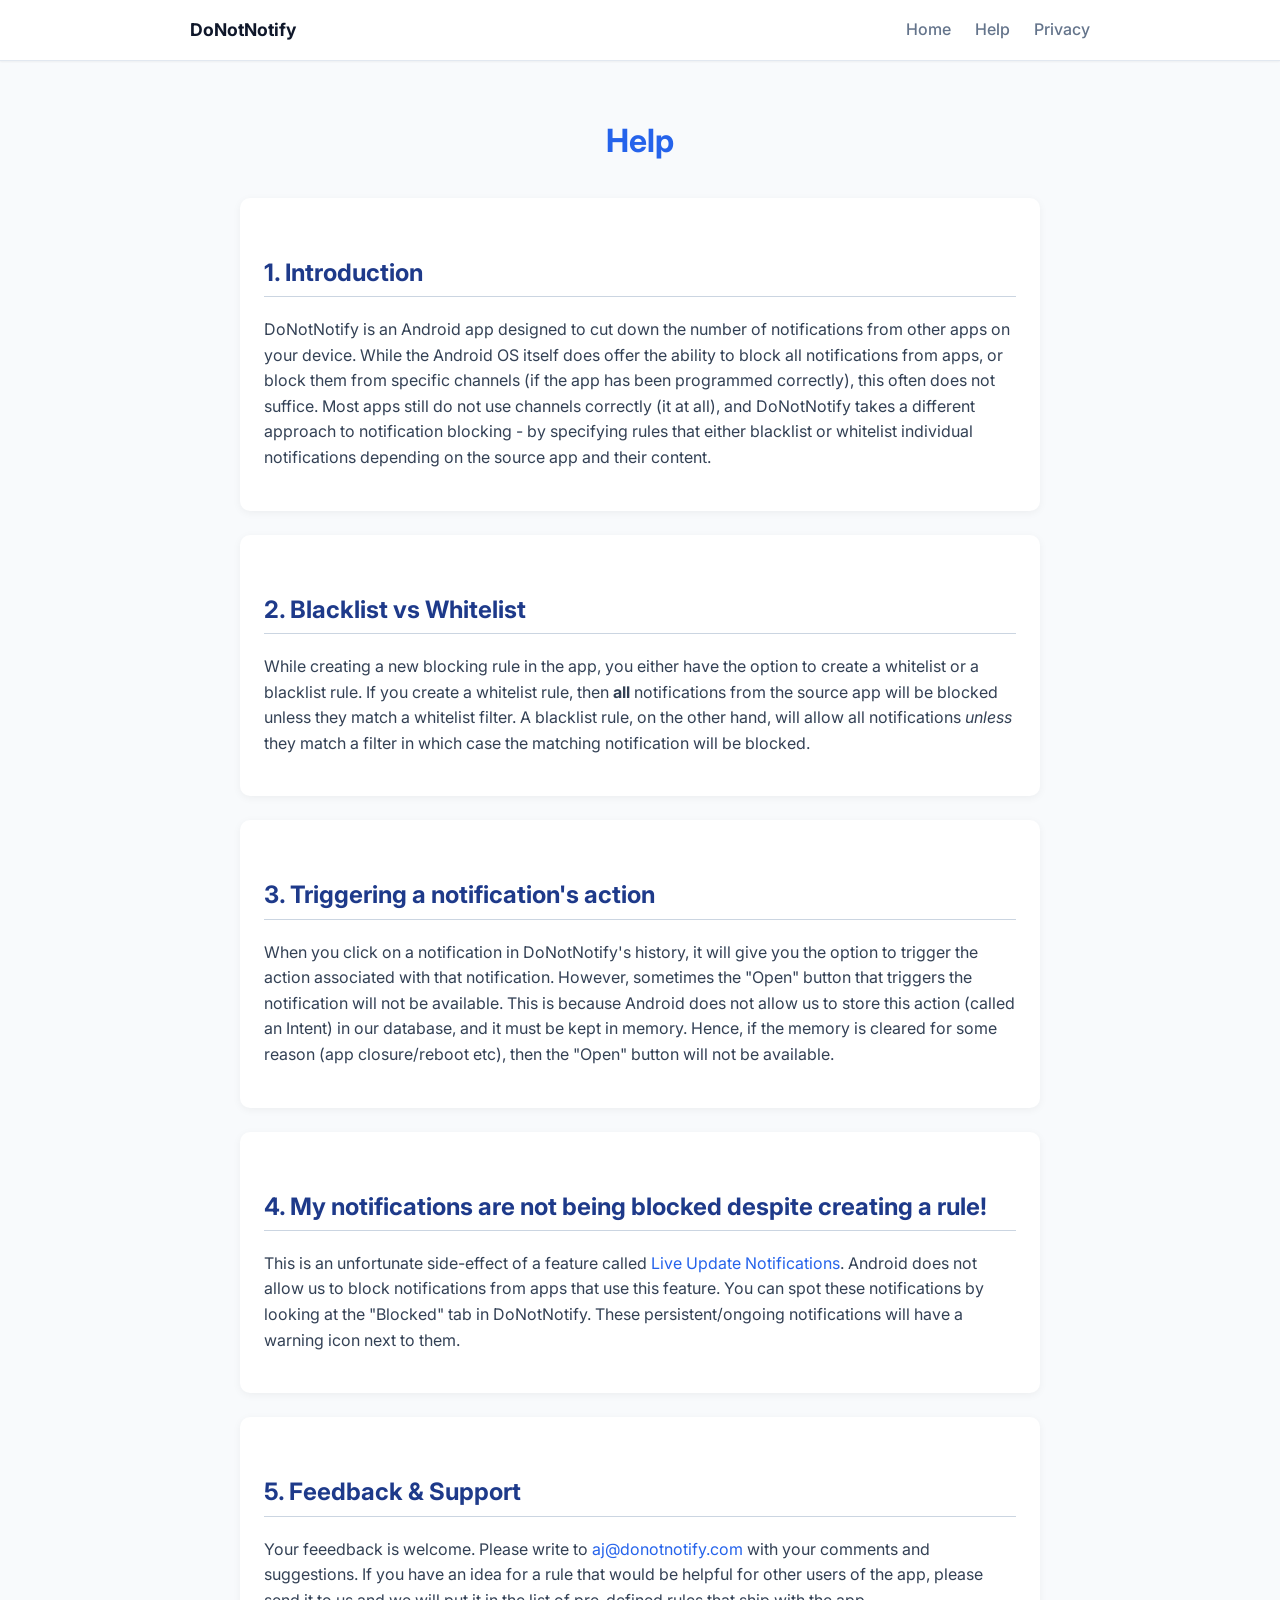
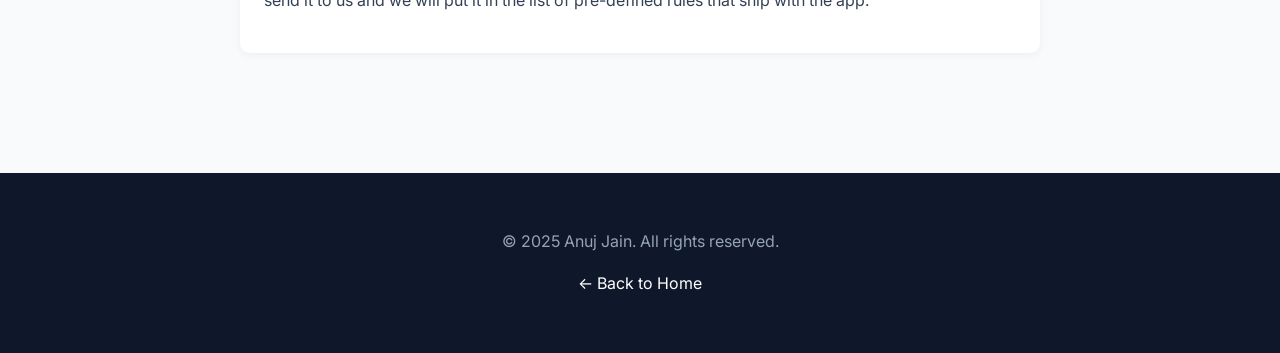
==== help.html @ 19e0c1b4 "added: buymeacoffee" ====
<!doctype html>
<html lang="en">

<head>
  <meta charset="utf-8" />
  <meta name="viewport" content="width=device-width, initial-scale=1" />
  <title>Help — DoNotNotify</title>
  <meta name="description"
    content="Help and documentation for DoNotNotify — Android app that blocks unwanted notifications locally on your device." />
  <link rel="icon" href="favicon.ico" type="image/x-icon" />
  <link rel="apple-touch-icon" href="apple-touch-icon.png">
  <link rel="stylesheet" href="style.css">

</head>

<body>

  <nav class="main-nav">
    <div class="nav-container">
      <a href="index.html" class="nav-brand">DoNotNotify</a>
      <ul class="nav-links">
        <li><a href="index.html">Home</a></li>
        <li><a href="help.html">Help</a></li>
        <li><a href="privacy.html">Privacy</a></li>
      </ul>
    </div>
  </nav>

  <main class="docs-container">
    <header>
      <h1>Help</h1>
    </header>

    <section class="section">
      <h2>1. Introduction</h2>
      <p>
        DoNotNotify is an Android app designed to cut down the number of notifications from other apps on your device.
        While the Android OS itself does offer the ability to block all notifications from apps, or block them
        from specific channels (if the app has been programmed correctly), this often does not suffice. Most apps still
        do
        not
        use channels correctly (it at all), and DoNotNotify takes a different approach to notification blocking - by
        specifying rules
        that either blacklist or whitelist individual notifications depending on the source app and their content.
      </p>
    </section>

    <section class="section">
      <h2>2. Blacklist vs Whitelist</h2>
      <p>
        While creating a new blocking rule in the app, you either have the option to create a whitelist or a blacklist
        rule. If you create
        a whitelist rule, then <b>all</b> notifications from the source app will be blocked unless they match a
        whitelist
        filter. A blacklist
        rule, on the other hand, will allow all notifications <i>unless</i> they match a filter in which case the
        matching
        notification will be
        blocked.
      </p>
    </section>

    <section class="section">
      <h2>3. Triggering a notification's action</h2>
      <p>
        When you click on a notification in DoNotNotify's history, it will give you the option to trigger the action
        associated
        with that notification. However, sometimes the "Open" button that triggers the notification will not be
        available. This is
        because Android does not allow us to store this action (called an Intent) in our database, and it must be kept
        in memory.
        Hence, if the memory is cleared for some reason (app closure/reboot etc), then the "Open" button will not be
        available.
      </p>
    </section>

    <section class="section">
      <h2>4. My notifications are not being blocked despite creating a rule!</h2>
      <p>
        This is an unfortunate side-effect of a feature called <a
          href="https://developer.android.com/develop/ui/views/notifications/live-update" target="_blank">
          Live Update Notifications</a>. Android does not allow us to block notifications from apps that use this
        feature. You can spot these notifications by looking at the "Blocked" tab in DoNotNotify. These
        persistent/ongoing
        notifications will have a warning icon next to them.
      </p>
    </section>

    <section class="section">
      <h2>5. Feedback & Support</h2>
      <p>
        Your feeedback is welcome. Please write to <a href="mailto:aj@donotnotify.com">aj@donotnotify.com</a> with your
        comments
        and suggestions. If you have an idea for a rule
        that would be helpful for other users of the app, please send it to us and we will put it in the list of
        pre-defined rules that
        ship with the app.
      </p>
    </section>
  </main>

  <footer>
    <p>© 2025 Anuj Jain. All rights reserved.</p>
    <div style="margin-top: 1rem; margin-bottom: 1rem;">
      <script type="text/javascript" src="https://cdnjs.buymeacoffee.com/1.0.0/button.prod.min.js"
        data-name="bmc-button" data-slug="jainanuj" data-color="#5F7FFF" data-emoji="☕" data-font="Cookie"
        data-text="Buy me a coffee" data-outline-color="#000000" data-font-color="#ffffff"
        data-coffee-color="#FFDD00"></script>
    </div>
    <p><a href="index.html">← Back to Home</a></p>
  </footer>

</body>

</html>
---- style.css ----
@import url('https://fonts.googleapis.com/css2?family=Inter:wght@400;500;600;700&display=swap');

body {
  font-family: 'Inter', system-ui, -apple-system, sans-serif;
  margin: 0;
  background-color: #f8fafc;
  color: #334155;
  line-height: 1.6;
}

html {
  scroll-behavior: smooth;
}

:focus-visible {
  outline: 2px solid #2563eb;
  outline-offset: 2px;
}

a {
  color: #2563eb;
  text-decoration: none;
}

a:hover {
  text-decoration: underline;
}

h1 {
  color: #2563eb;
  font-size: 2rem;
}

h2 {
  color: #1e3a8a;
  margin-top: 0;
}

h3 {
  color: #0f172a;
  margin-bottom: 0.5rem;
}

/* Navigation */
.main-nav {
  background: white;
  border-bottom: 1px solid #e2e8f0;
  padding: 1rem 0;
  box-shadow: 0 1px 2px rgba(0, 0, 0, 0.05);
}

.nav-container {
  max-width: 900px;
  margin: 0 auto;
  padding: 0 1.5rem;
  display: flex;
  justify-content: space-between;
  align-items: center;
}

.nav-brand {
  font-weight: 700;
  font-size: 1.1rem;
  color: #0f172a;
  text-decoration: none;
}

.nav-links {
  list-style: none;
  margin: 0;
  padding: 0;
  display: flex;
  gap: 1.5rem;
}

.nav-links li a {
  color: #64748b;
  font-weight: 500;
  text-decoration: none;
}

.nav-links li a:hover {
  color: #2563eb;
}

header,
footer {
  text-align: center;
}

/* Hero Section */
.hero {
  background: linear-gradient(135deg, #1e293b 0%, #0f172a 100%);
  color: white;
  padding: 4rem 1.5rem;
  text-align: center;
}

.hero h1 {
  color: white;
  font-size: 3rem;
  margin-bottom: 1rem;
  letter-spacing: -0.02em;
}

.hero p {
  font-size: 1.25rem;
  color: #94a3b8;
  max-width: 600px;
  margin: 0 auto 2rem;
}

.hero-btn {
  background: #3b82f6;
  color: white;
  padding: 1rem 2rem;
  border-radius: 9999px;
  font-weight: 600;
  font-size: 1.1rem;
  transition: background 0.2s;
  display: inline-block;
  text-decoration: none;
}

.hero-btn:hover {
  background: #2563eb;
  text-decoration: none;
}

/* Features Section */
.features-grid {
  display: grid;
  grid-template-columns: repeat(auto-fit, minmax(300px, 1fr));
  gap: 2rem;
  max-width: 1000px;
  margin: -3rem auto 3rem;
  padding: 0 1.5rem;
  position: relative;
  z-index: 10;
}

.feature-card {
  background: white;
  padding: 2rem;
  border-radius: 16px;
  box-shadow: 0 10px 15px -3px rgba(0, 0, 0, 0.1), 0 4px 6px -2px rgba(0, 0, 0, 0.05);
  border: 1px solid rgba(226, 232, 240, 0.8);
  transition: transform 0.2s, box-shadow 0.2s;
}

.feature-card:hover {
  transform: translateY(-5px);
  box-shadow: 0 20px 25px -5px rgba(0, 0, 0, 0.1), 0 10px 10px -5px rgba(0, 0, 0, 0.04);
}

.feature-card h3 {
  color: #1e293b;
  font-size: 1.25rem;
  margin-top: 0;
}

.feature-card p {
  color: #64748b;
  margin-bottom: 0;
}

/* Section Styling */
.section-container {
  max-width: 800px;
  margin: 4rem auto;
  padding: 0 1.5rem;
  text-align: center;
}

.section-container h2 {
  font-size: 2.25rem;
  color: #0f172a;
  margin-bottom: 1rem;
}

/* Screenshots Section */
.screenshots-section {
  padding: 4rem 1.5rem;
  background: #f1f5f9;
  text-align: center;
  overflow: hidden;
}

.screenshots-section h2 {
  color: #0f172a;
  font-size: 2.25rem;
  margin-bottom: 1rem;
}

.screenshots-section p {
  color: #64748b;
  margin-bottom: 2rem;
  font-size: 1.1rem;
}

.screenshots-scroller {
  display: flex;
  flex-wrap: nowrap;
  align-items: center;
  gap: 2rem;
  overflow-x: auto;
  padding: 2rem 1.5rem;
  scroll-snap-type: x mandatory;
  -webkit-overflow-scrolling: touch;
  width: 100%;
  box-sizing: border-box;
  justify-content: start;
  /* Default for mobile/overflow */
  scrollbar-width: none;
  /* Firefox */
}


/* Center screenshots on desktop if they fit */
@media (min-width: 1500px) {
  .screenshots-scroller {
    justify-content: center;
  }
}


.screenshots-scroller::-webkit-scrollbar {
  display: none;
  /* Chrome/Safari */
}

.screenshot-container {
  flex: 0 0 auto;
  scroll-snap-align: center;
  transition: transform 0.3s ease;
}

.screenshot-container:hover {
  transform: translateY(-10px);
}

.screenshot-img {
  width: 260px;
  /* Mobile width */
  border-radius: 20px;
  box-shadow: 0 20px 25px -5px rgba(0, 0, 0, 0.1), 0 8px 10px -6px rgba(0, 0, 0, 0.1);
  border: 4px solid #0f172a;
  /* Frame look */
}

/* Footer */
footer {
  background: #0f172a;
  color: #94a3b8;
  padding: 3rem 1.5rem;
  text-align: center;
  margin-top: 4rem;
}

footer p {
  margin: 0.5rem 0;
}

footer a {
  color: white;
}

/* Documentation Specifics */
.docs-container {
  max-width: 800px;
  margin: 0 auto;
  padding: 2rem 1rem;
}

.docs-container header {
  margin-bottom: 2rem;
  text-align: center;
}

.docs-container h1 {
  margin-bottom: 0.5rem;
}

.docs-container h2 {
  color: #1e3a8a;
  margin-top: 2rem;
  border-bottom: 1px solid #cbd5e1;
  padding-bottom: 0.25rem;
}

.section {
  background: #ffffff;
  border-radius: 10px;
  box-shadow: 0 2px 8px rgba(0, 0, 0, 0.05);
  padding: 1.5rem;
  margin-bottom: 1.5rem;
}

/* Mobile Responsiveness */
@media (max-width: 640px) {
  .hero {
    padding: 3rem 1rem;
  }

  .hero h1 {
    font-size: 2rem;
  }

  .nav-container {
    flex-direction: column;
    gap: 1rem;
  }

  .features-grid {
    margin-top: 2rem;
    grid-template-columns: 1fr;
    padding: 0 1rem;
  }

  .feature-card {
    padding: 1.5rem;
  }
}
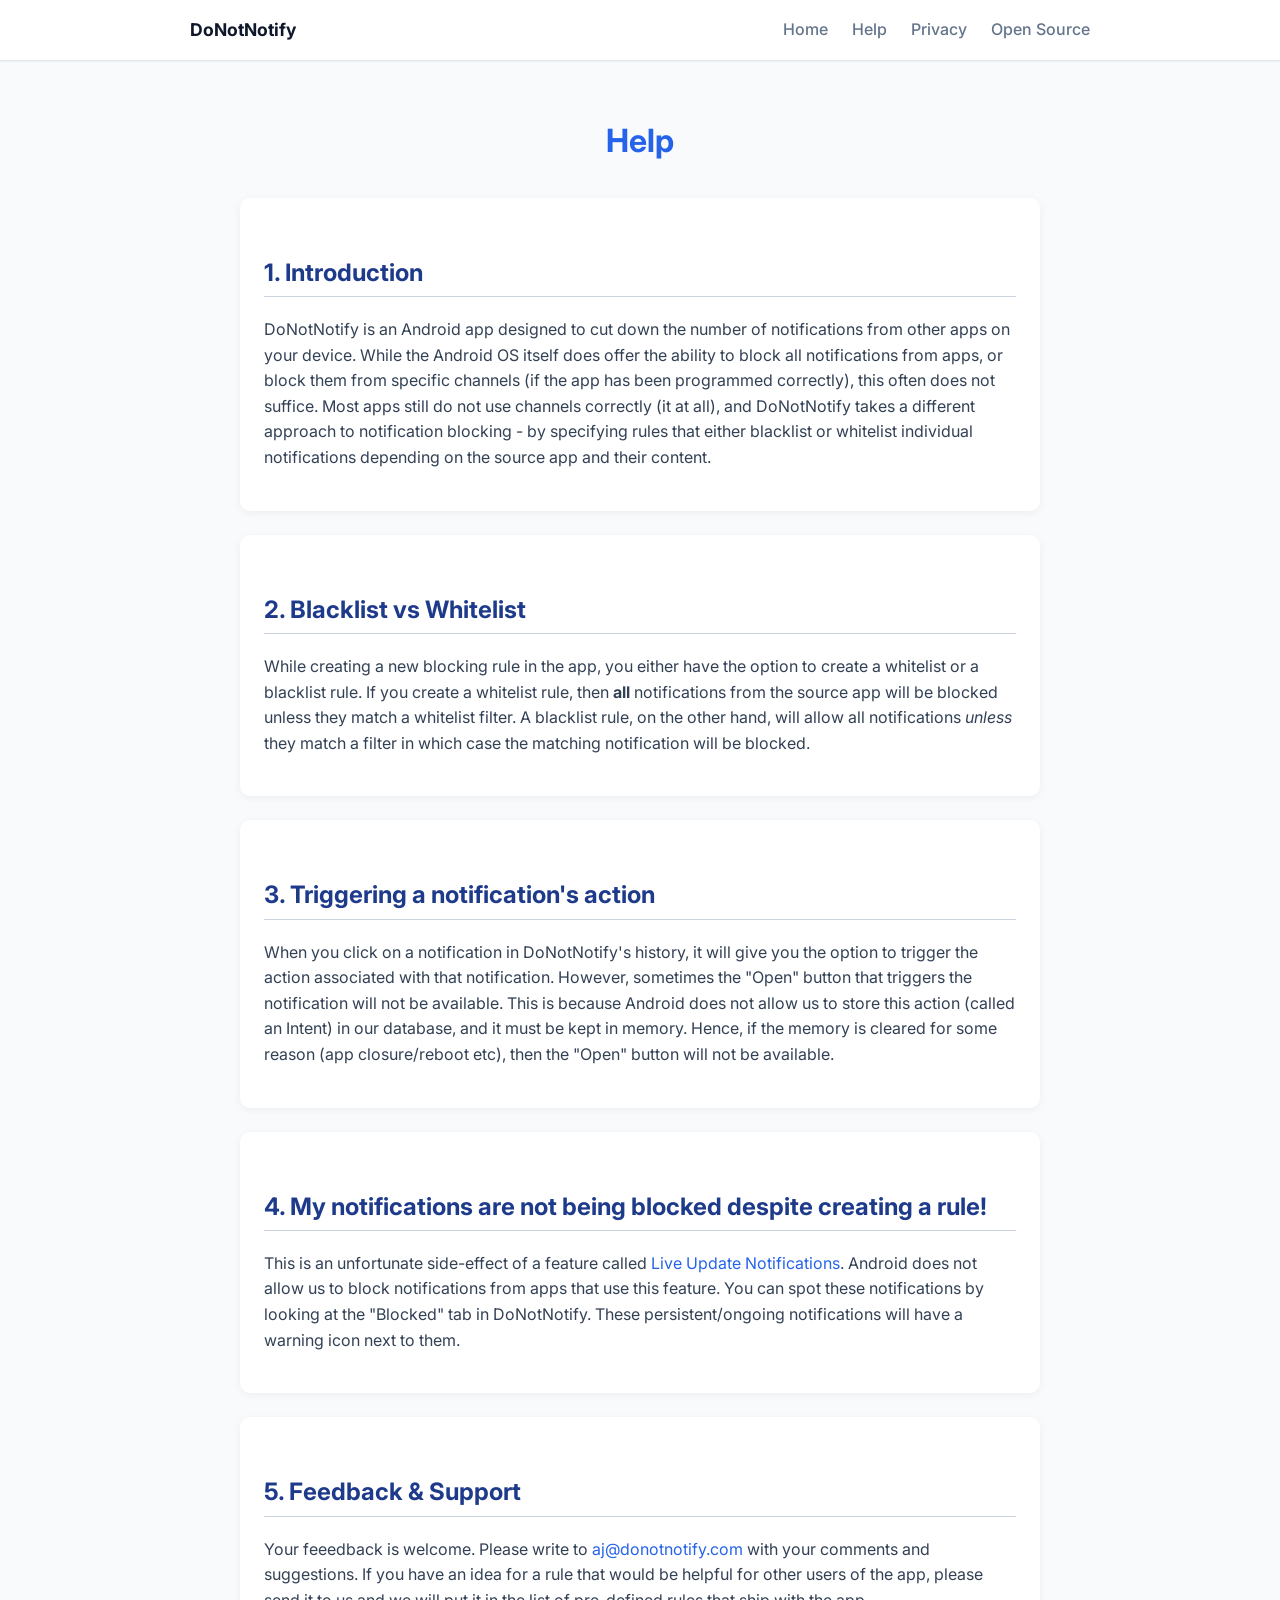
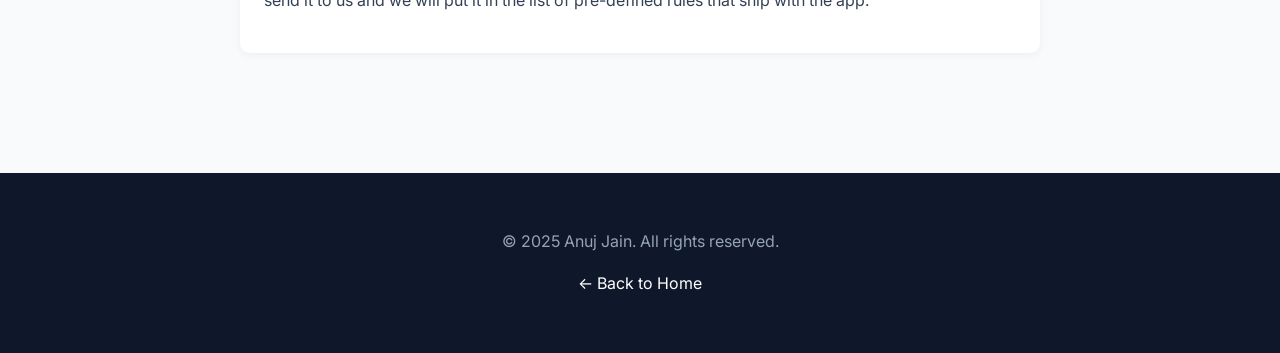
==== commit 1bcea87f: "added: open source page" ====
--- a/help.html
+++ b/help.html
@@ -22,6 +22,7 @@
         <li><a href="index.html">Home</a></li>
         <li><a href="help.html">Help</a></li>
         <li><a href="privacy.html">Privacy</a></li>
+        <li><a href="opensource.html">Open Source</a></li>
       </ul>
     </div>
   </nav>
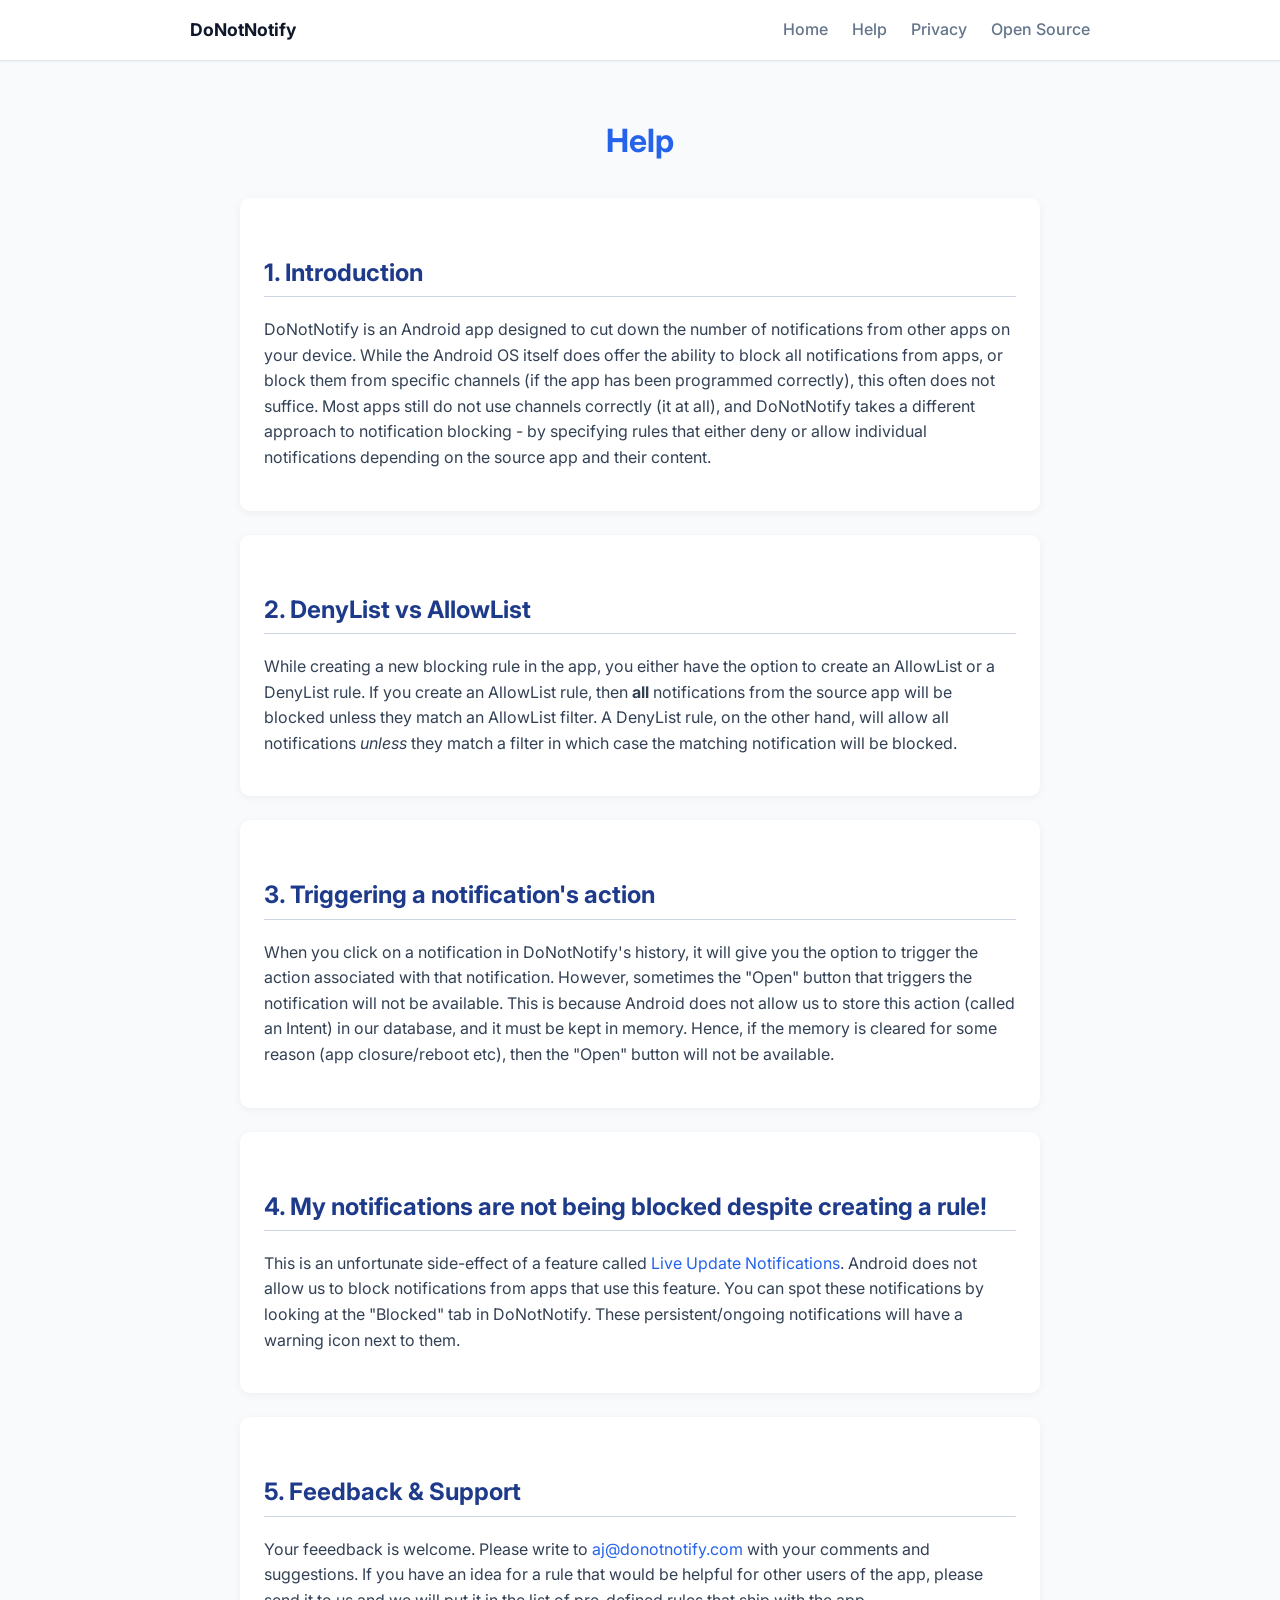
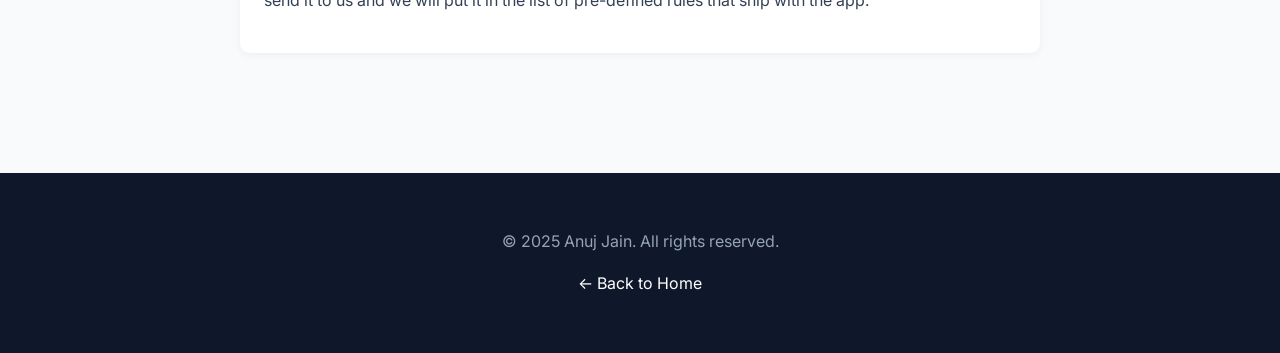
==== commit c466d8dd: "changed: blacklist and whitelist" ====
--- a/help.html
+++ b/help.html
@@ -38,22 +38,19 @@
         DoNotNotify is an Android app designed to cut down the number of notifications from other apps on your device.
         While the Android OS itself does offer the ability to block all notifications from apps, or block them
         from specific channels (if the app has been programmed correctly), this often does not suffice. Most apps still
-        do
-        not
-        use channels correctly (it at all), and DoNotNotify takes a different approach to notification blocking - by
-        specifying rules
-        that either blacklist or whitelist individual notifications depending on the source app and their content.
+        do not use channels correctly (it at all), and DoNotNotify takes a different approach to notification blocking - by
+        specifying rules that either deny or allow individual notifications depending on the source app and their content.
       </p>
     </section>
 
     <section class="section">
-      <h2>2. Blacklist vs Whitelist</h2>
+      <h2>2. DenyList vs AllowList</h2>
       <p>
-        While creating a new blocking rule in the app, you either have the option to create a whitelist or a blacklist
+        While creating a new blocking rule in the app, you either have the option to create an AllowList or a DenyList
         rule. If you create
-        a whitelist rule, then <b>all</b> notifications from the source app will be blocked unless they match a
-        whitelist
-        filter. A blacklist
+        an AllowList rule, then <b>all</b> notifications from the source app will be blocked unless they match an
+        AllowList
+        filter. A DenyList
         rule, on the other hand, will allow all notifications <i>unless</i> they match a filter in which case the
         matching
         notification will be
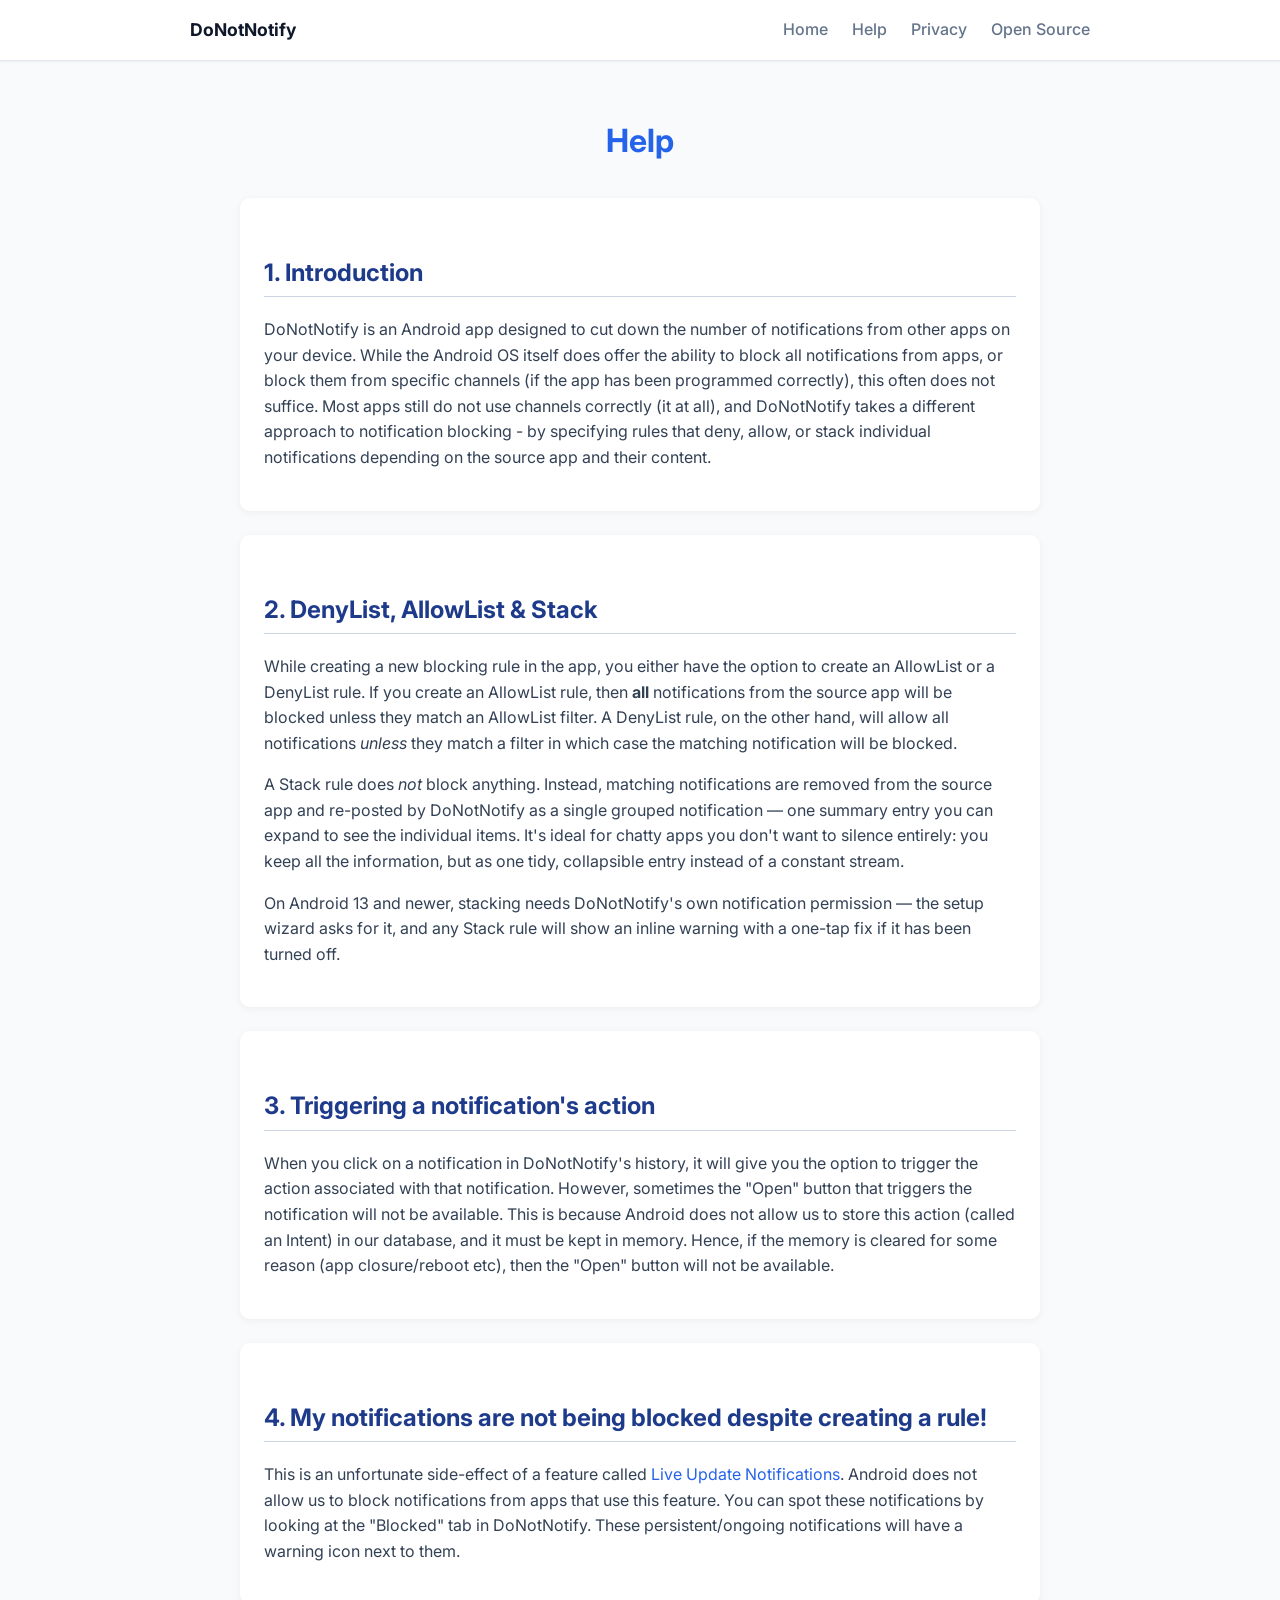
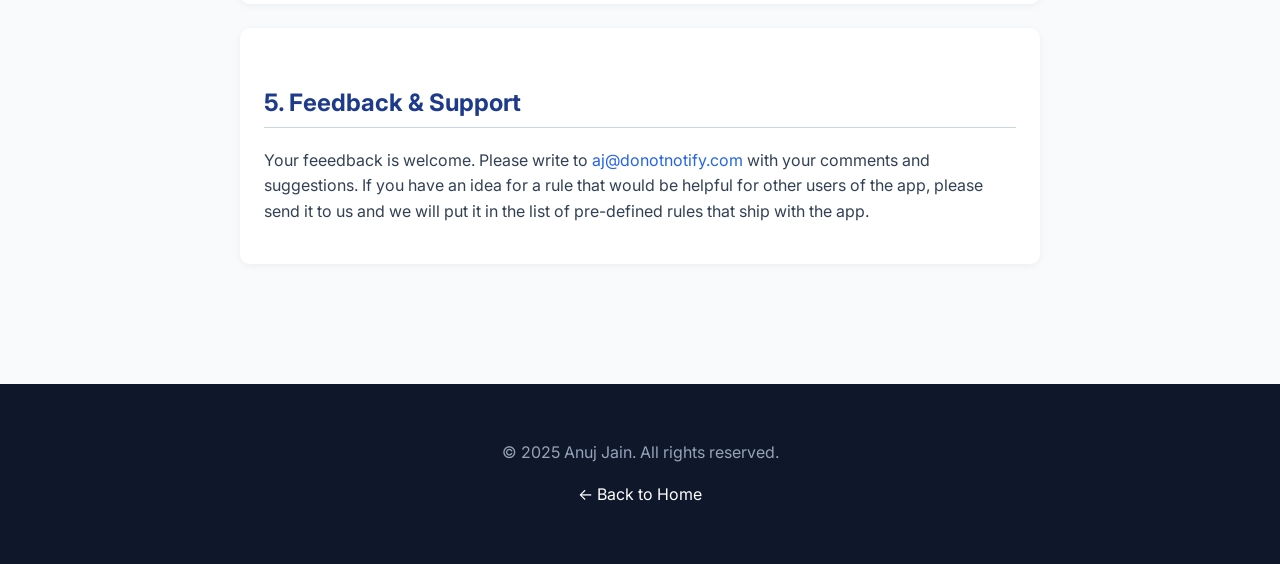
==== commit a25ca972: "added: stack feature" ====
--- a/help.html
+++ b/help.html
@@ -39,12 +39,12 @@
         While the Android OS itself does offer the ability to block all notifications from apps, or block them
         from specific channels (if the app has been programmed correctly), this often does not suffice. Most apps still
         do not use channels correctly (it at all), and DoNotNotify takes a different approach to notification blocking - by
-        specifying rules that either deny or allow individual notifications depending on the source app and their content.
+        specifying rules that deny, allow, or stack individual notifications depending on the source app and their content.
       </p>
     </section>
 
     <section class="section">
-      <h2>2. DenyList vs AllowList</h2>
+      <h2>2. DenyList, AllowList &amp; Stack</h2>
       <p>
         While creating a new blocking rule in the app, you either have the option to create an AllowList or a DenyList
         rule. If you create
@@ -55,6 +55,16 @@
         matching
         notification will be
         blocked.
+      </p>
+      <p>
+        A Stack rule does <i>not</i> block anything. Instead, matching notifications are removed from the source
+        app and re-posted by DoNotNotify as a single grouped notification &mdash; one summary entry you can expand to
+        see the individual items. It's ideal for chatty apps you don't want to silence entirely: you keep all the
+        information, but as one tidy, collapsible entry instead of a constant stream.
+      </p>
+      <p>
+        On Android 13 and newer, stacking needs DoNotNotify's own notification permission &mdash; the setup wizard asks
+        for it, and any Stack rule will show an inline warning with a one-tap fix if it has been turned off.
       </p>
     </section>
 
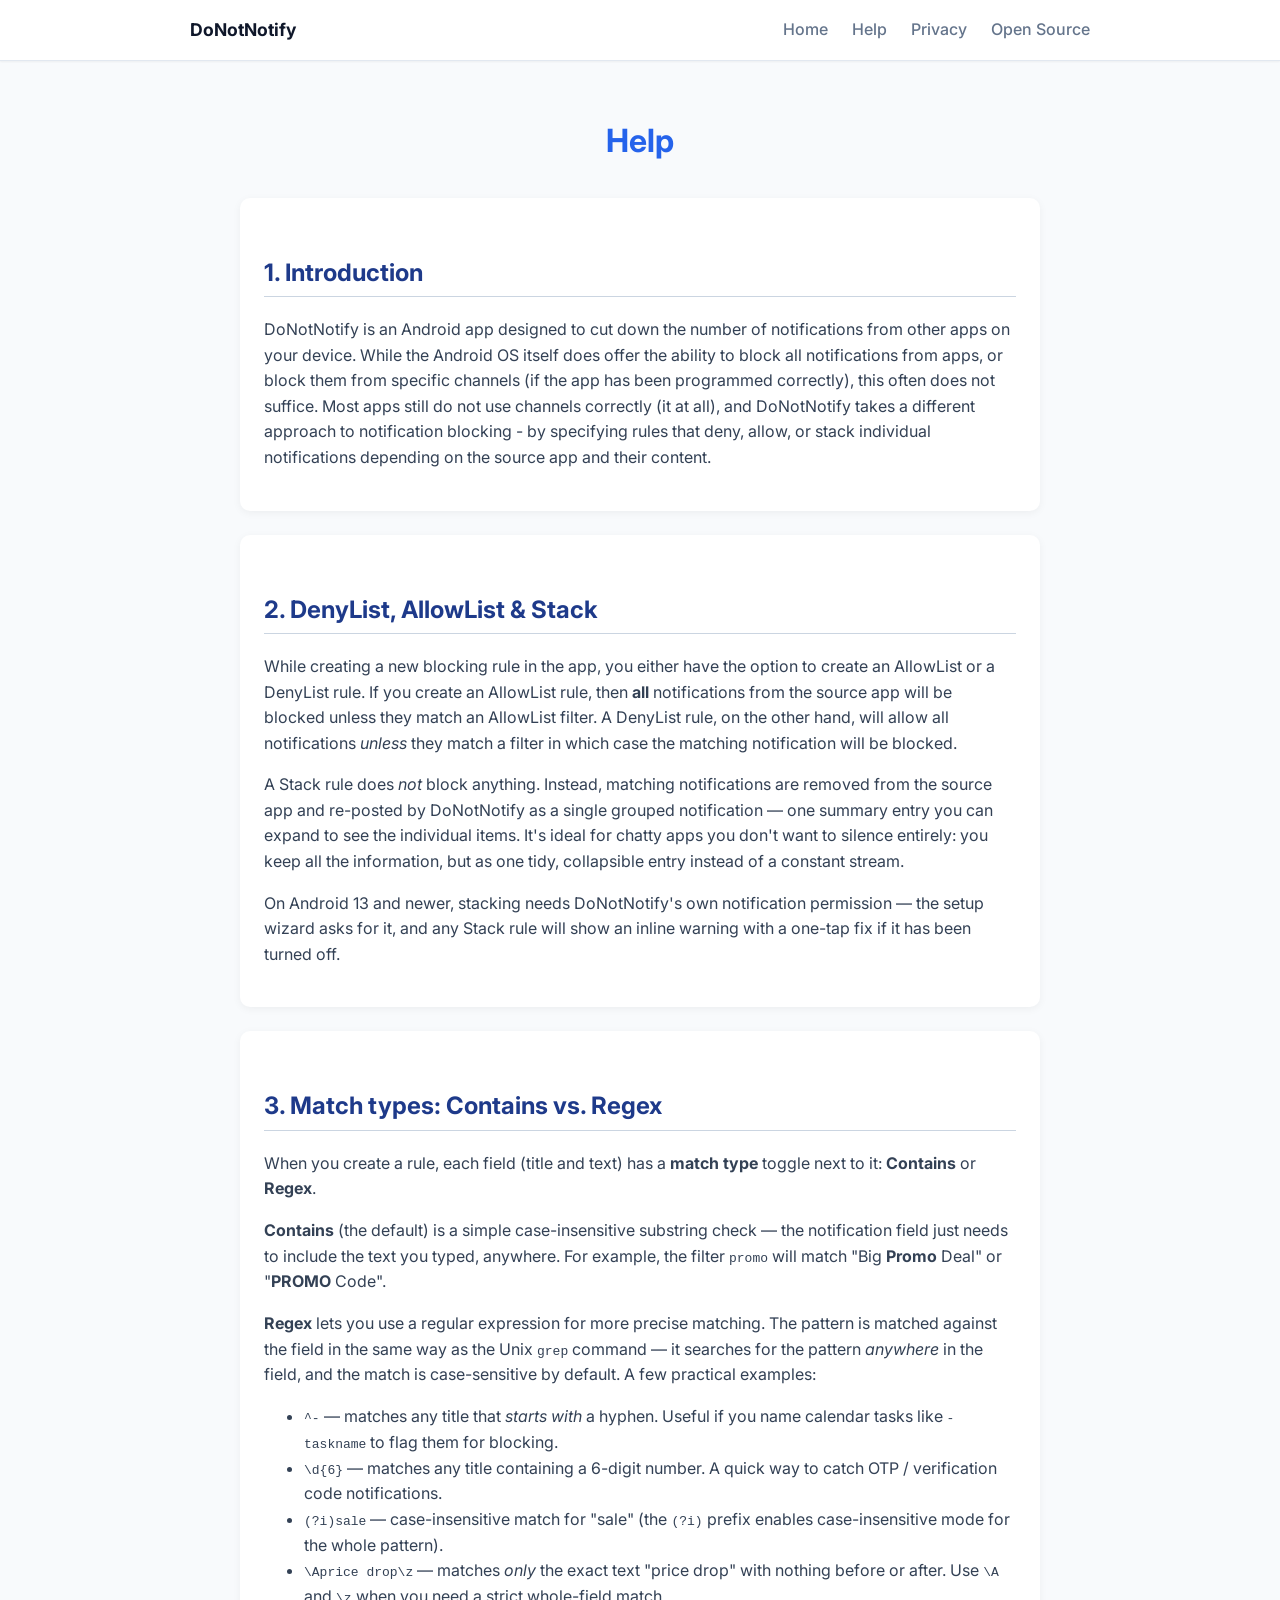
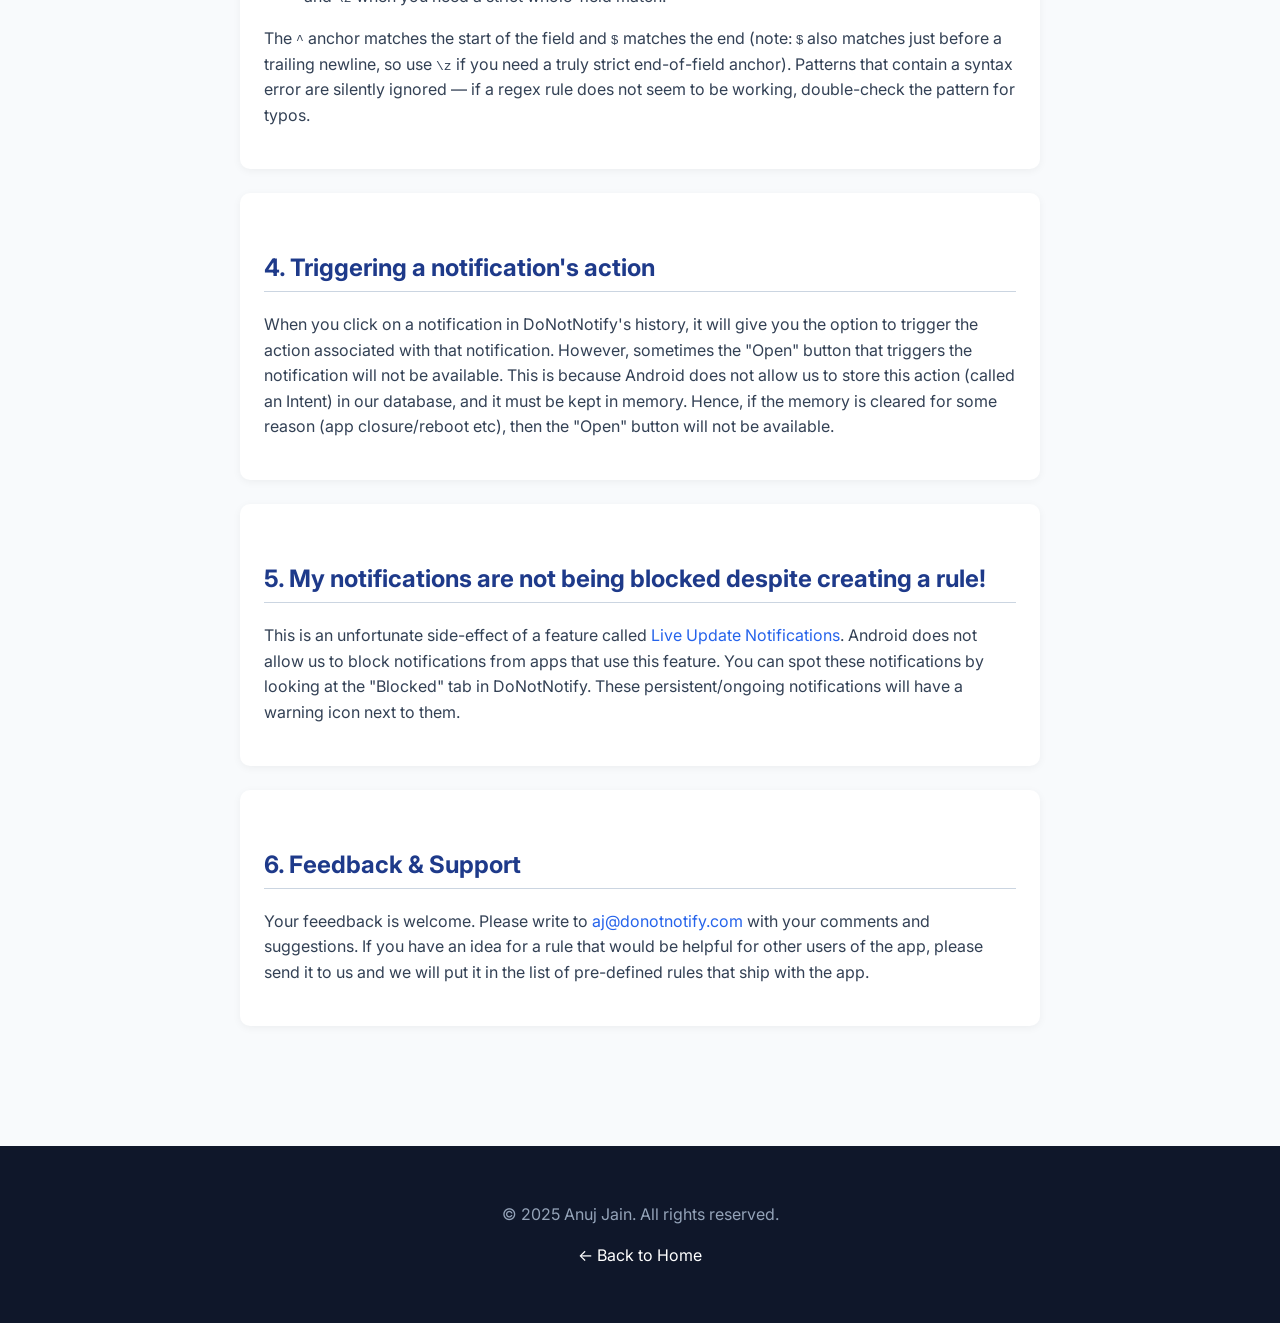
==== commit fa85774c: "updated: help" ====
--- a/help.html
+++ b/help.html
@@ -69,7 +69,41 @@
     </section>
 
     <section class="section">
-      <h2>3. Triggering a notification's action</h2>
+      <h2>3. Match types: Contains vs. Regex</h2>
+      <p>
+        When you create a rule, each field (title and text) has a <b>match type</b> toggle next to it:
+        <b>Contains</b> or <b>Regex</b>.
+      </p>
+      <p>
+        <b>Contains</b> (the default) is a simple case-insensitive substring check — the notification field just needs
+        to include the text you typed, anywhere. For example, the filter <code>promo</code> will match
+        "Big <b>Promo</b> Deal" or "<b>PROMO</b> Code".
+      </p>
+      <p>
+        <b>Regex</b> lets you use a regular expression for more precise matching. The pattern is matched
+        against the field in the same way as the Unix <code>grep</code> command — it searches for the pattern
+        <em>anywhere</em> in the field, and the match is case-sensitive by default. A few practical examples:
+      </p>
+      <ul>
+        <li><code>^-</code> — matches any title that <em>starts with</em> a hyphen. Useful if you name calendar
+          tasks like <code>-taskname</code> to flag them for blocking.</li>
+        <li><code>\d{6}</code> — matches any title containing a 6-digit number. A quick way to catch OTP / verification
+          code notifications.</li>
+        <li><code>(?i)sale</code> — case-insensitive match for "sale" (the <code>(?i)</code> prefix enables
+          case-insensitive mode for the whole pattern).</li>
+        <li><code>\Aprice drop\z</code> — matches <em>only</em> the exact text "price drop" with nothing before or
+          after. Use <code>\A</code> and <code>\z</code> when you need a strict whole-field match.</li>
+      </ul>
+      <p>
+        The <code>^</code> anchor matches the start of the field and <code>$</code> matches the end (note: <code>$</code>
+        also matches just before a trailing newline, so use <code>\z</code> if you need a truly strict end-of-field
+        anchor). Patterns that contain a syntax error are silently ignored — if a regex rule does not seem to be
+        working, double-check the pattern for typos.
+      </p>
+    </section>
+
+    <section class="section">
+      <h2>4. Triggering a notification's action</h2>
       <p>
         When you click on a notification in DoNotNotify's history, it will give you the option to trigger the action
         associated
@@ -83,7 +117,7 @@
     </section>
 
     <section class="section">
-      <h2>4. My notifications are not being blocked despite creating a rule!</h2>
+      <h2>5. My notifications are not being blocked despite creating a rule!</h2>
       <p>
         This is an unfortunate side-effect of a feature called <a
           href="https://developer.android.com/develop/ui/views/notifications/live-update" target="_blank">
@@ -95,7 +129,7 @@
     </section>
 
     <section class="section">
-      <h2>5. Feedback & Support</h2>
+      <h2>6. Feedback & Support</h2>
       <p>
         Your feeedback is welcome. Please write to <a href="mailto:aj@donotnotify.com">aj@donotnotify.com</a> with your
         comments
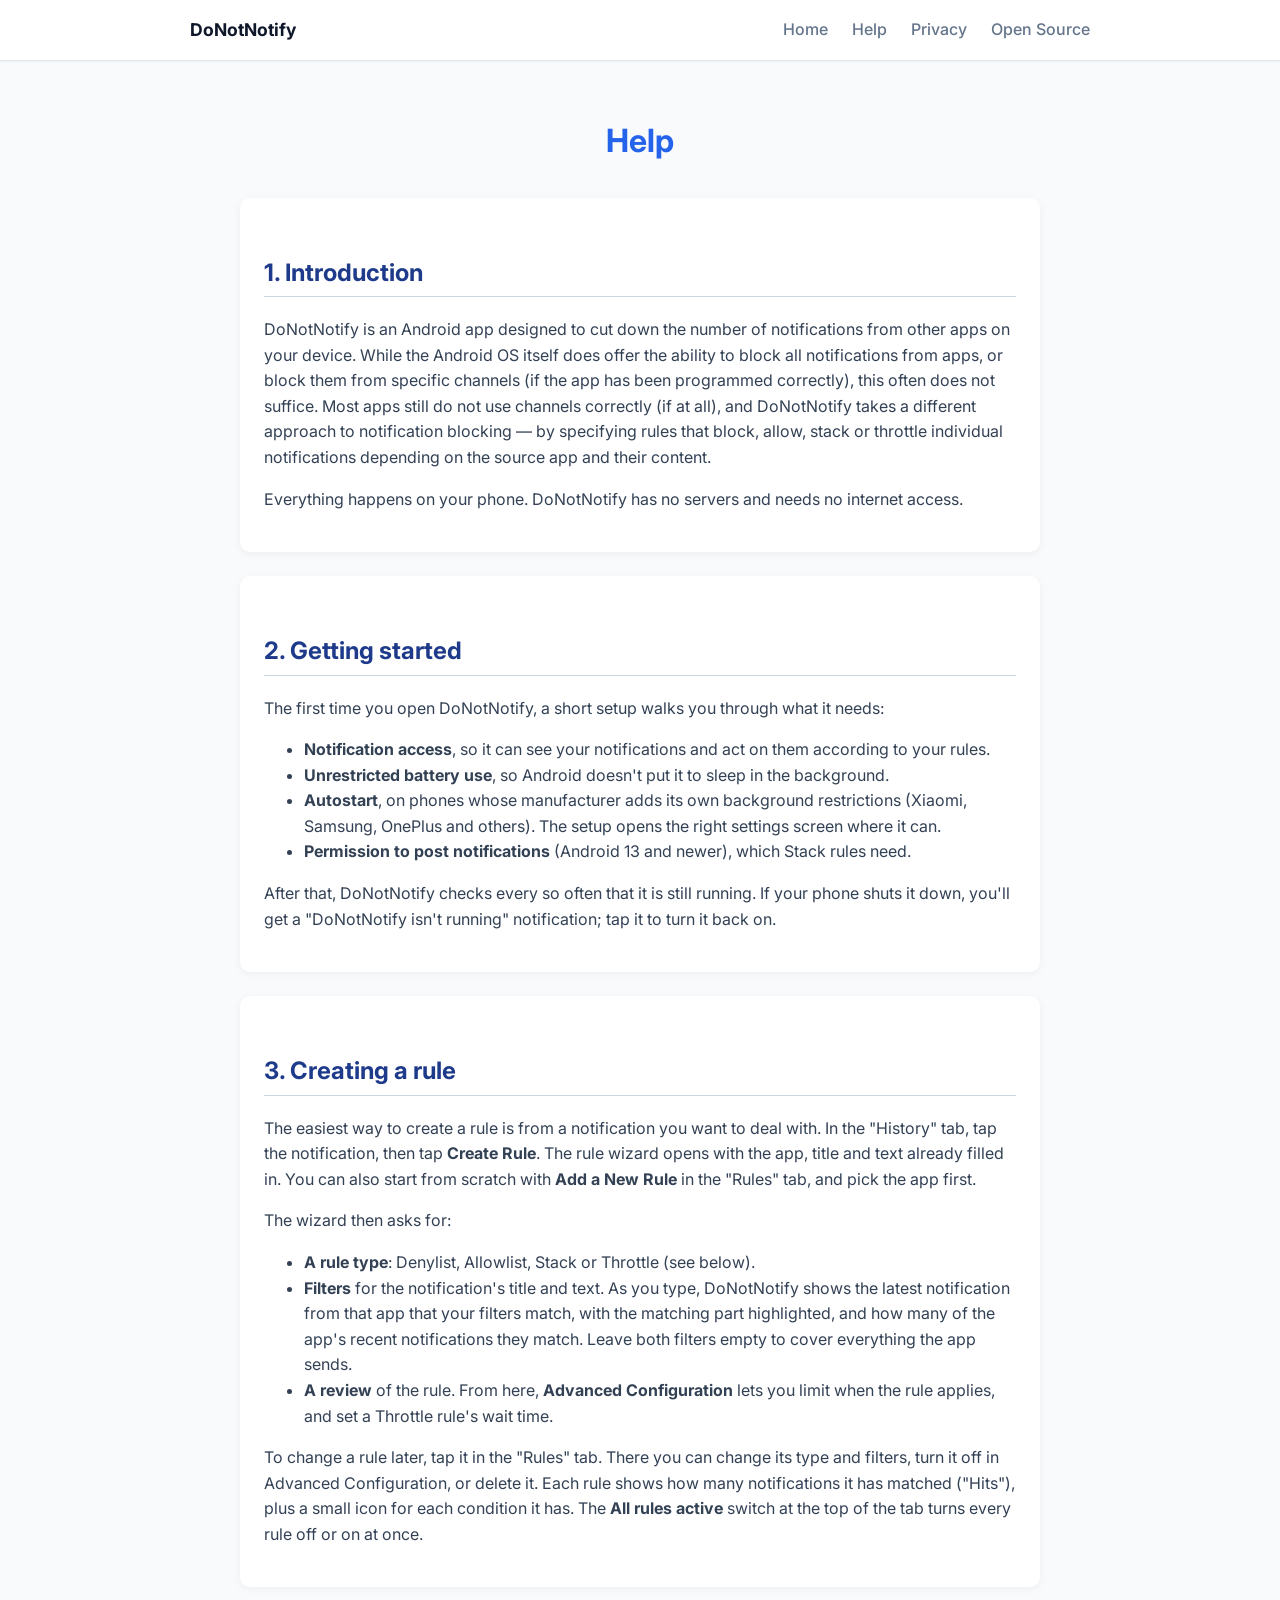
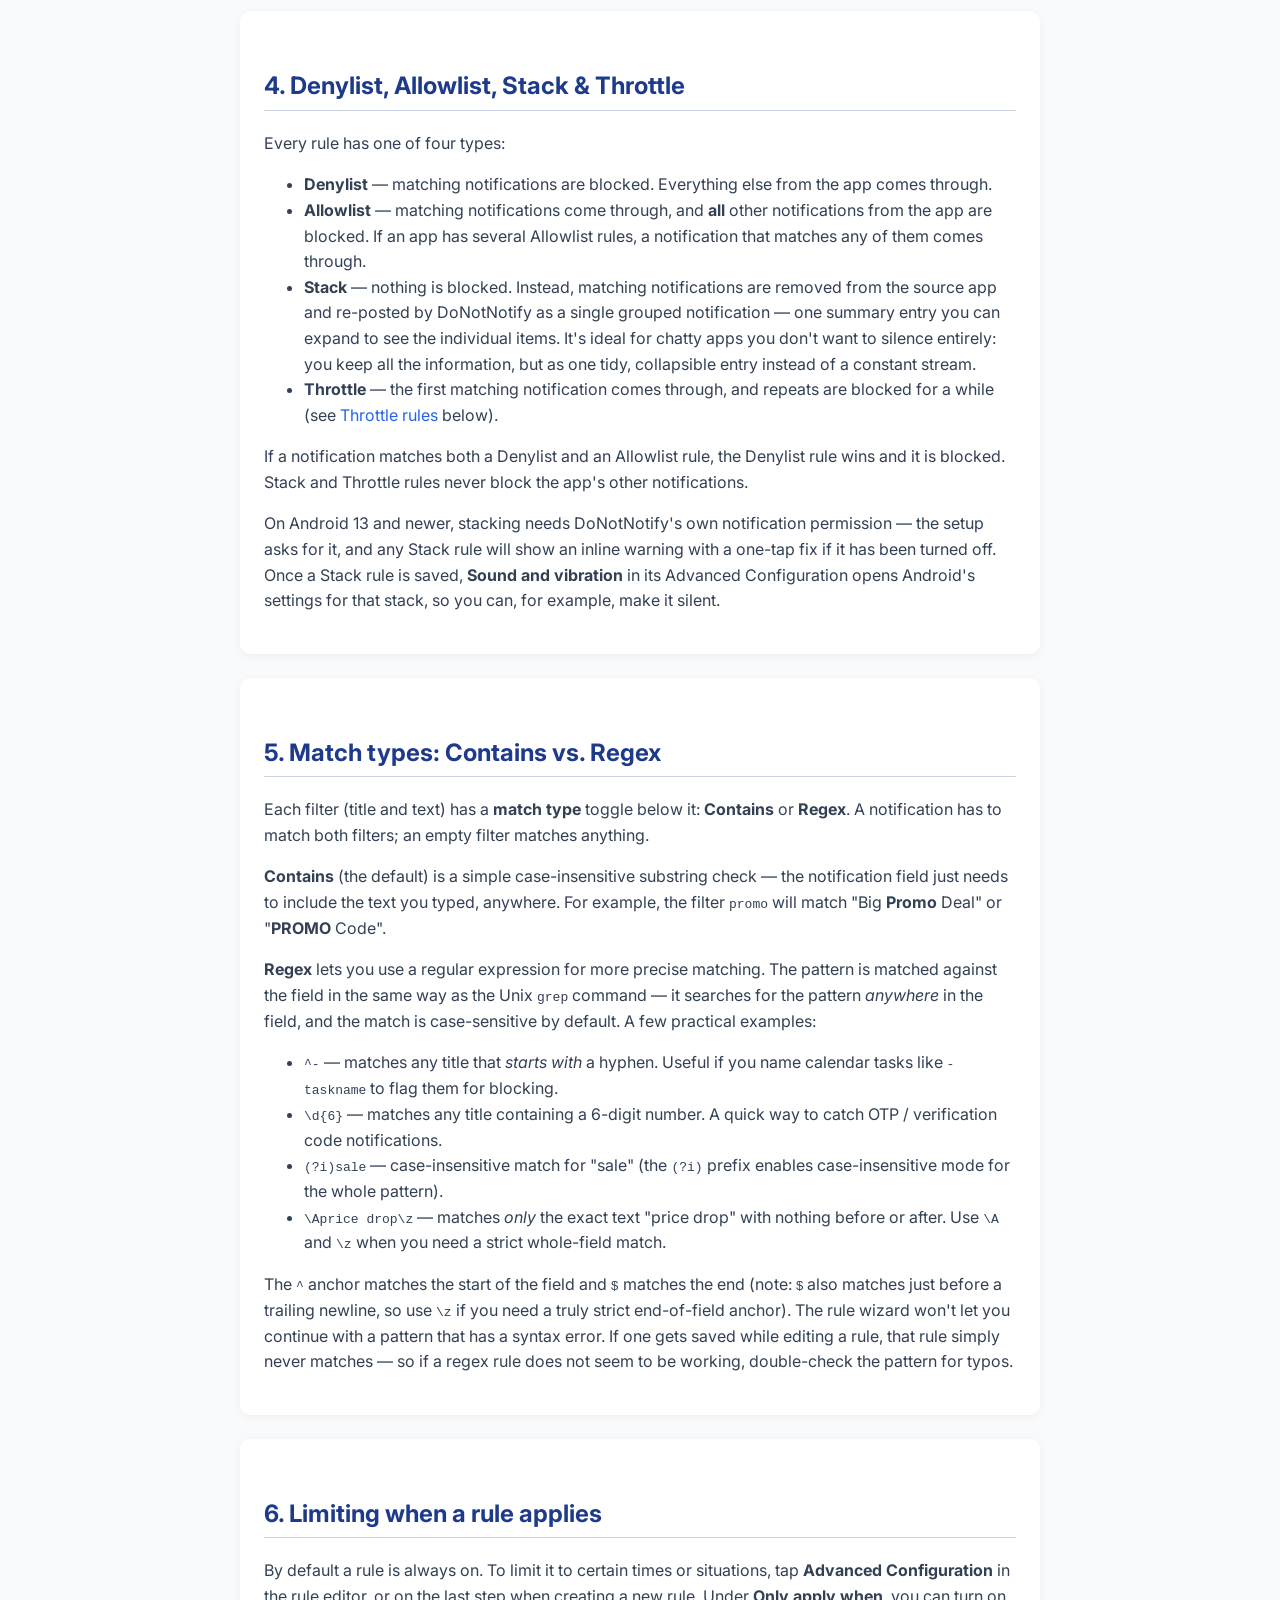
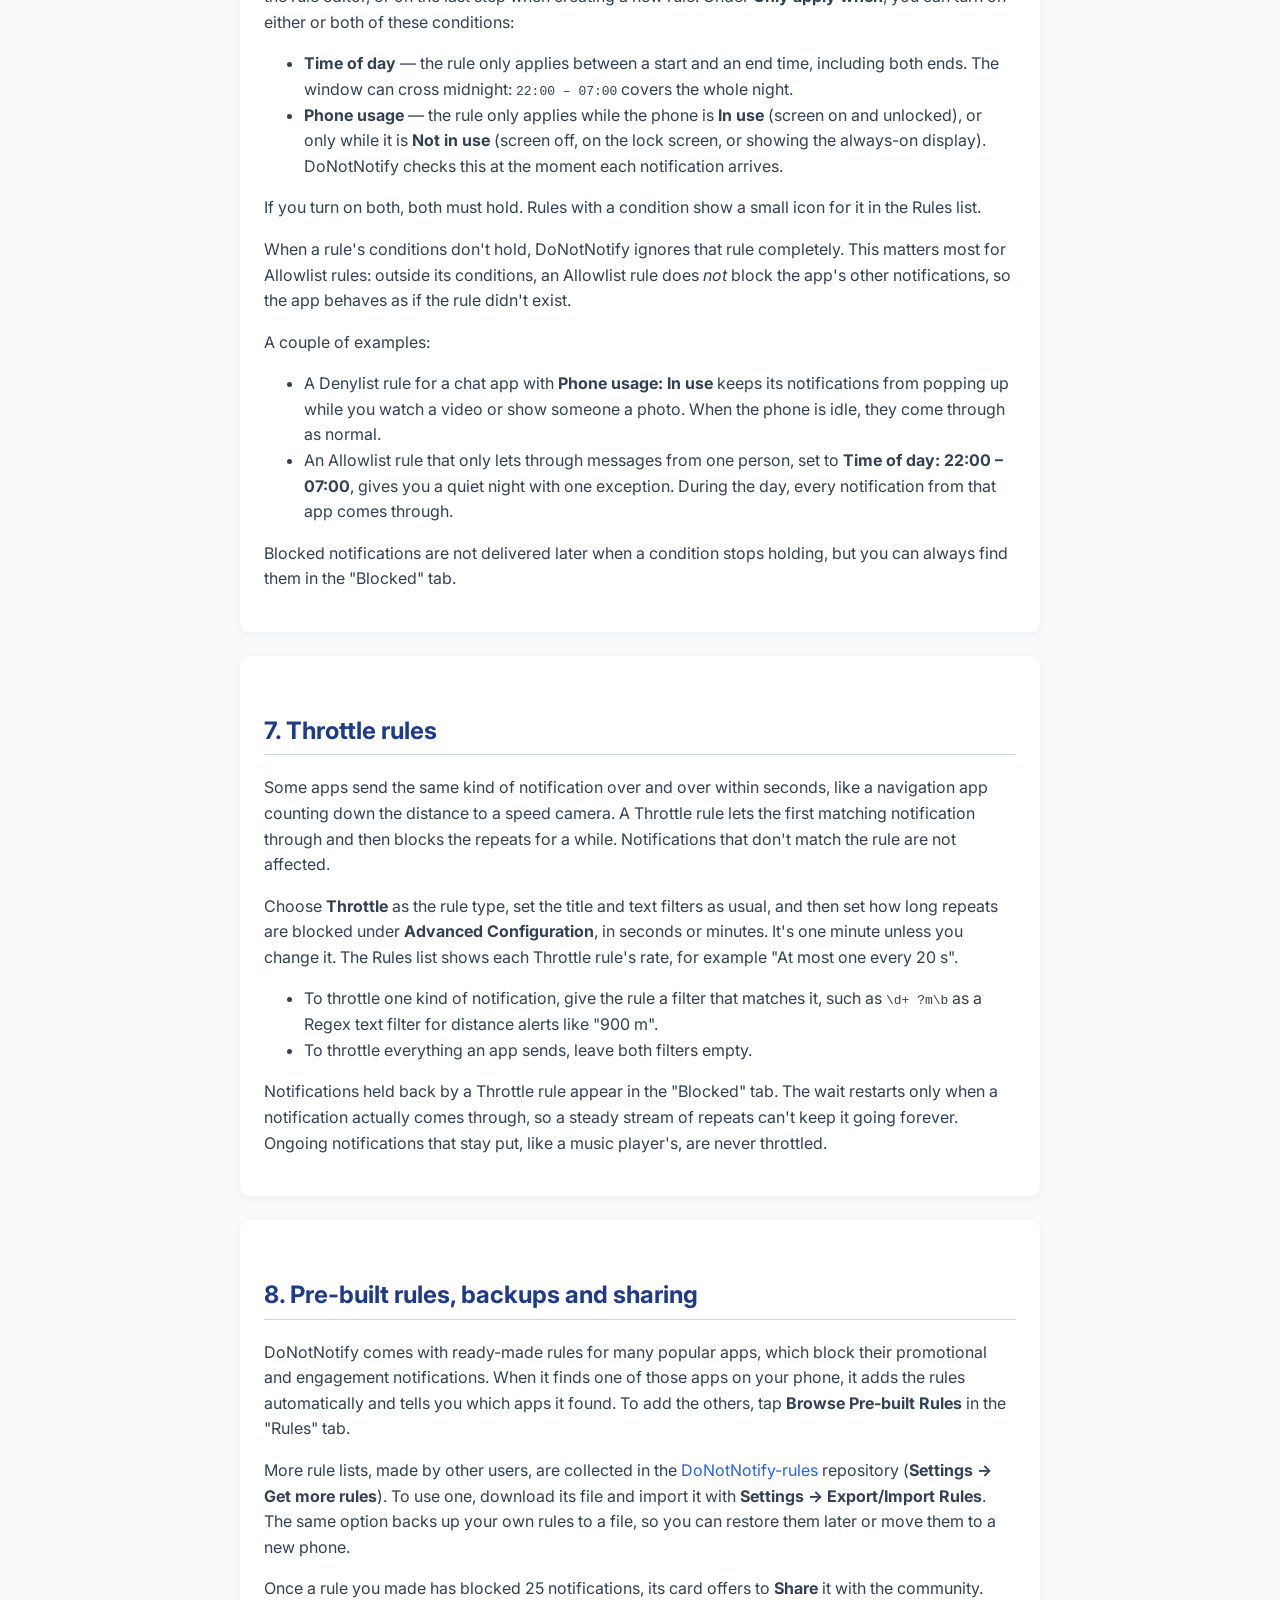
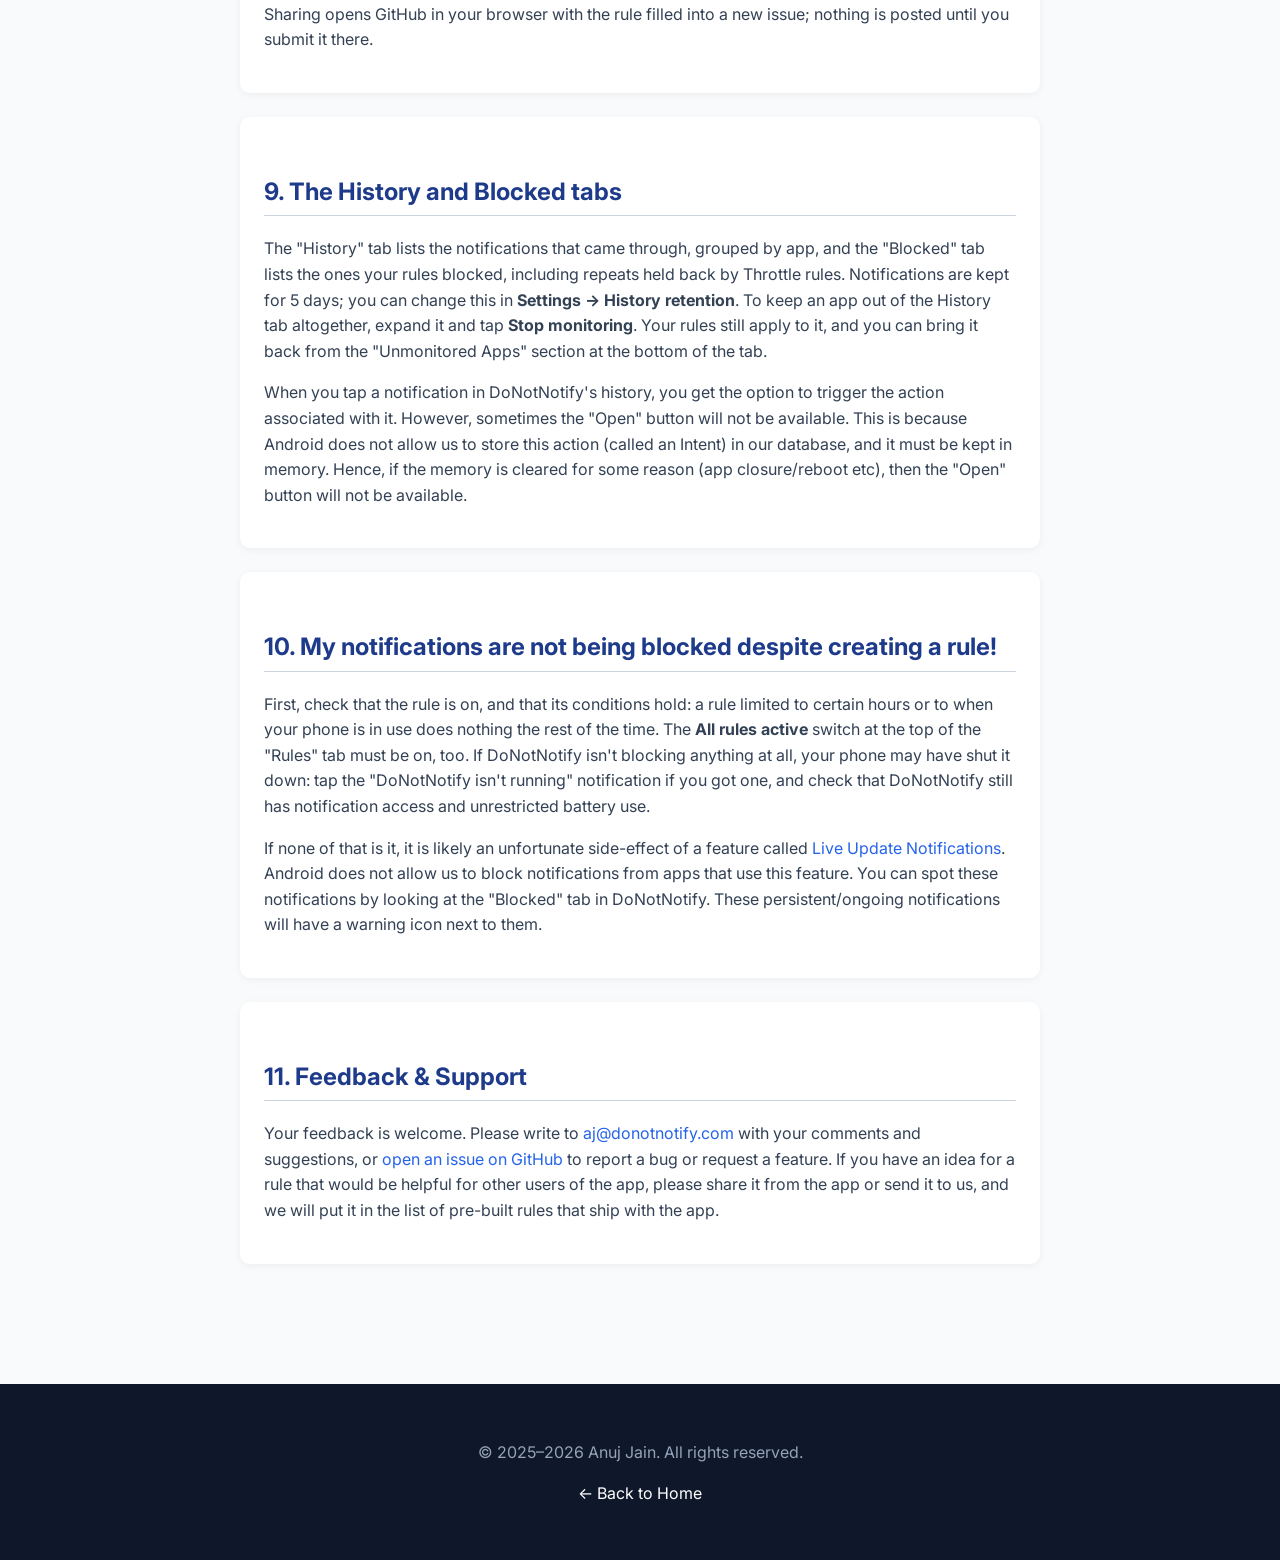
==== commit bb6209fd: "updated: screenshots, help, and privacy policy for 7.0 - New screenshots from the current app (demo " ====
--- a/help.html
+++ b/help.html
@@ -38,41 +38,92 @@
         DoNotNotify is an Android app designed to cut down the number of notifications from other apps on your device.
         While the Android OS itself does offer the ability to block all notifications from apps, or block them
         from specific channels (if the app has been programmed correctly), this often does not suffice. Most apps still
-        do not use channels correctly (it at all), and DoNotNotify takes a different approach to notification blocking - by
-        specifying rules that deny, allow, or stack individual notifications depending on the source app and their content.
-      </p>
-    </section>
-
-    <section class="section">
-      <h2>2. DenyList, AllowList &amp; Stack</h2>
-      <p>
-        While creating a new blocking rule in the app, you either have the option to create an AllowList or a DenyList
-        rule. If you create
-        an AllowList rule, then <b>all</b> notifications from the source app will be blocked unless they match an
-        AllowList
-        filter. A DenyList
-        rule, on the other hand, will allow all notifications <i>unless</i> they match a filter in which case the
-        matching
-        notification will be
-        blocked.
-      </p>
-      <p>
-        A Stack rule does <i>not</i> block anything. Instead, matching notifications are removed from the source
-        app and re-posted by DoNotNotify as a single grouped notification &mdash; one summary entry you can expand to
-        see the individual items. It's ideal for chatty apps you don't want to silence entirely: you keep all the
-        information, but as one tidy, collapsible entry instead of a constant stream.
-      </p>
-      <p>
-        On Android 13 and newer, stacking needs DoNotNotify's own notification permission &mdash; the setup wizard asks
-        for it, and any Stack rule will show an inline warning with a one-tap fix if it has been turned off.
-      </p>
-    </section>
-
-    <section class="section">
-      <h2>3. Match types: Contains vs. Regex</h2>
-      <p>
-        When you create a rule, each field (title and text) has a <b>match type</b> toggle next to it:
-        <b>Contains</b> or <b>Regex</b>.
+        do not use channels correctly (if at all), and DoNotNotify takes a different approach to notification
+        blocking &mdash; by specifying rules that block, allow, stack or throttle individual notifications depending on
+        the source app and their content.
+      </p>
+      <p>
+        Everything happens on your phone. DoNotNotify has no servers and needs no internet access.
+      </p>
+    </section>
+
+    <section class="section">
+      <h2>2. Getting started</h2>
+      <p>
+        The first time you open DoNotNotify, a short setup walks you through what it needs:
+      </p>
+      <ul>
+        <li><b>Notification access</b>, so it can see your notifications and act on them according to your rules.</li>
+        <li><b>Unrestricted battery use</b>, so Android doesn't put it to sleep in the background.</li>
+        <li><b>Autostart</b>, on phones whose manufacturer adds its own background restrictions (Xiaomi, Samsung,
+          OnePlus and others). The setup opens the right settings screen where it can.</li>
+        <li><b>Permission to post notifications</b> (Android 13 and newer), which Stack rules need.</li>
+      </ul>
+      <p>
+        After that, DoNotNotify checks every so often that it is still running. If your phone shuts it down, you'll get
+        a "DoNotNotify isn't running" notification; tap it to turn it back on.
+      </p>
+    </section>
+
+    <section class="section">
+      <h2>3. Creating a rule</h2>
+      <p>
+        The easiest way to create a rule is from a notification you want to deal with. In the "History" tab, tap
+        the notification, then tap <b>Create Rule</b>. The rule wizard opens with the app, title and text already
+        filled in. You can also start from scratch with <b>Add a New Rule</b> in the "Rules" tab, and pick the app
+        first.
+      </p>
+      <p>The wizard then asks for:</p>
+      <ul>
+        <li><b>A rule type</b>: Denylist, Allowlist, Stack or Throttle (see below).</li>
+        <li><b>Filters</b> for the notification's title and text. As you type, DoNotNotify shows the latest
+          notification from that app that your filters match, with the matching part highlighted, and how many of the
+          app's recent notifications they match. Leave both filters empty to cover everything the app sends.</li>
+        <li><b>A review</b> of the rule. From here, <b>Advanced Configuration</b> lets you limit when the rule
+          applies, and set a Throttle rule's wait time.</li>
+      </ul>
+      <p>
+        To change a rule later, tap it in the "Rules" tab. There you can change its type and filters, turn it off in
+        Advanced Configuration, or delete it. Each rule shows how many notifications it has matched ("Hits"), plus a
+        small icon for each condition it has. The <b>All rules active</b> switch at the top of the tab turns every
+        rule off or on at once.
+      </p>
+    </section>
+
+    <section class="section">
+      <h2>4. Denylist, Allowlist, Stack &amp; Throttle</h2>
+      <p>
+        Every rule has one of four types:
+      </p>
+      <ul>
+        <li><b>Denylist</b> &mdash; matching notifications are blocked. Everything else from the app comes through.</li>
+        <li><b>Allowlist</b> &mdash; matching notifications come through, and <b>all</b> other notifications from
+          the app are blocked. If an app has several Allowlist rules, a notification that matches any of them comes
+          through.</li>
+        <li><b>Stack</b> &mdash; nothing is blocked. Instead, matching notifications are removed from the source app
+          and re-posted by DoNotNotify as a single grouped notification &mdash; one summary entry you can expand to
+          see the individual items. It's ideal for chatty apps you don't want to silence entirely: you keep all the
+          information, but as one tidy, collapsible entry instead of a constant stream.</li>
+        <li><b>Throttle</b> &mdash; the first matching notification comes through, and repeats are blocked for a
+          while (see <a href="#throttle">Throttle rules</a> below).</li>
+      </ul>
+      <p>
+        If a notification matches both a Denylist and an Allowlist rule, the Denylist rule wins and it is blocked.
+        Stack and Throttle rules never block the app's other notifications.
+      </p>
+      <p>
+        On Android 13 and newer, stacking needs DoNotNotify's own notification permission &mdash; the setup asks
+        for it, and any Stack rule will show an inline warning with a one-tap fix if it has been turned off. Once a
+        Stack rule is saved, <b>Sound and vibration</b> in its Advanced Configuration opens Android's settings for
+        that stack, so you can, for example, make it silent.
+      </p>
+    </section>
+
+    <section class="section">
+      <h2>5. Match types: Contains vs. Regex</h2>
+      <p>
+        Each filter (title and text) has a <b>match type</b> toggle below it: <b>Contains</b> or <b>Regex</b>.
+        A notification has to match both filters; an empty filter matches anything.
       </p>
       <p>
         <b>Contains</b> (the default) is a simple case-insensitive substring check — the notification field just needs
@@ -97,52 +148,144 @@
       <p>
         The <code>^</code> anchor matches the start of the field and <code>$</code> matches the end (note: <code>$</code>
         also matches just before a trailing newline, so use <code>\z</code> if you need a truly strict end-of-field
-        anchor). Patterns that contain a syntax error are silently ignored — if a regex rule does not seem to be
-        working, double-check the pattern for typos.
-      </p>
-    </section>
-
-    <section class="section">
-      <h2>4. Triggering a notification's action</h2>
-      <p>
-        When you click on a notification in DoNotNotify's history, it will give you the option to trigger the action
-        associated
-        with that notification. However, sometimes the "Open" button that triggers the notification will not be
-        available. This is
-        because Android does not allow us to store this action (called an Intent) in our database, and it must be kept
-        in memory.
-        Hence, if the memory is cleared for some reason (app closure/reboot etc), then the "Open" button will not be
-        available.
-      </p>
-    </section>
-
-    <section class="section">
-      <h2>5. My notifications are not being blocked despite creating a rule!</h2>
-      <p>
-        This is an unfortunate side-effect of a feature called <a
+        anchor). The rule wizard won't let you continue with a pattern that has a syntax error. If one gets saved
+        while editing a rule, that rule simply never matches &mdash; so if a regex rule does not seem to be working,
+        double-check the pattern for typos.
+      </p>
+    </section>
+
+    <section class="section">
+      <h2>6. Limiting when a rule applies</h2>
+      <p>
+        By default a rule is always on. To limit it to certain times or situations, tap <b>Advanced
+        Configuration</b> in the rule editor, or on the last step when creating a new rule. Under <b>Only apply
+        when</b>, you can turn on either or both of these conditions:
+      </p>
+      <ul>
+        <li><b>Time of day</b> &mdash; the rule only applies between a start and an end time, including both ends.
+          The window can cross midnight: <code>22:00 – 07:00</code> covers the whole night.</li>
+        <li><b>Phone usage</b> &mdash; the rule only applies while the phone is <b>In use</b> (screen on and
+          unlocked), or only while it is <b>Not in use</b> (screen off, on the lock screen, or showing the always-on
+          display). DoNotNotify checks this at the moment each notification arrives.</li>
+      </ul>
+      <p>
+        If you turn on both, both must hold. Rules with a condition show a small icon for it in the Rules list.
+      </p>
+      <p>
+        When a rule's conditions don't hold, DoNotNotify ignores that rule completely. This matters most for
+        Allowlist rules: outside its conditions, an Allowlist rule does <i>not</i> block the app's other
+        notifications, so the app behaves as if the rule didn't exist.
+      </p>
+      <p>
+        A couple of examples:
+      </p>
+      <ul>
+        <li>A Denylist rule for a chat app with <b>Phone usage: In use</b> keeps its notifications from popping up
+          while you watch a video or show someone a photo. When the phone is idle, they come through as normal.</li>
+        <li>An Allowlist rule that only lets through messages from one person, set to <b>Time of day:
+            22:00 – 07:00</b>, gives you a quiet night with one exception. During the day, every notification from
+          that app comes through.</li>
+      </ul>
+      <p>
+        Blocked notifications are not delivered later when a condition stops holding, but you can always find them
+        in the "Blocked" tab.
+      </p>
+    </section>
+
+    <section class="section" id="throttle">
+      <h2>7. Throttle rules</h2>
+      <p>
+        Some apps send the same kind of notification over and over within seconds, like a navigation app counting
+        down the distance to a speed camera. A Throttle rule lets the first matching notification through and then
+        blocks the repeats for a while. Notifications that don't match the rule are not affected.
+      </p>
+      <p>
+        Choose <b>Throttle</b> as the rule type, set the title and text filters as usual, and then set how long
+        repeats are blocked under <b>Advanced Configuration</b>, in seconds or minutes. It's one minute unless you
+        change it. The Rules list shows each Throttle rule's rate, for example "At most one every 20 s".
+      </p>
+      <ul>
+        <li>To throttle one kind of notification, give the rule a filter that matches it, such as
+          <code>\d+ ?m\b</code> as a Regex text filter for distance alerts like "900 m".</li>
+        <li>To throttle everything an app sends, leave both filters empty.</li>
+      </ul>
+      <p>
+        Notifications held back by a Throttle rule appear in the "Blocked" tab. The wait restarts only when a
+        notification actually comes through, so a steady stream of repeats can't keep it going forever. Ongoing
+        notifications that stay put, like a music player's, are never throttled.
+      </p>
+    </section>
+
+    <section class="section">
+      <h2>8. Pre-built rules, backups and sharing</h2>
+      <p>
+        DoNotNotify comes with ready-made rules for many popular apps, which block their promotional and engagement
+        notifications. When it finds one of those apps on your phone, it adds the rules automatically and tells you
+        which apps it found. To add the others, tap <b>Browse Pre-built Rules</b> in the "Rules" tab.
+      </p>
+      <p>
+        More rule lists, made by other users, are collected in the
+        <a href="https://github.com/anujja/DoNotNotify-rules" target="_blank">DoNotNotify-rules</a> repository
+        (<b>Settings &rarr; Get more rules</b>). To use one, download its file and import it with
+        <b>Settings &rarr; Export/Import Rules</b>. The same option backs up your own rules to a file, so you can
+        restore them later or move them to a new phone.
+      </p>
+      <p>
+        Once a rule you made has blocked 25 notifications, its card offers to <b>Share</b> it with the community.
+        Sharing opens GitHub in your browser with the rule filled into a new issue; nothing is posted until you
+        submit it there.
+      </p>
+    </section>
+
+    <section class="section">
+      <h2>9. The History and Blocked tabs</h2>
+      <p>
+        The "History" tab lists the notifications that came through, grouped by app, and the "Blocked" tab lists the
+        ones your rules blocked, including repeats held back by Throttle rules. Notifications are kept for 5 days;
+        you can change this in <b>Settings &rarr; History retention</b>. To keep an app out of the History tab
+        altogether, expand it and tap <b>Stop monitoring</b>. Your rules still apply to it, and you can bring it back
+        from the "Unmonitored Apps" section at the bottom of the tab.
+      </p>
+      <p>
+        When you tap a notification in DoNotNotify's history, you get the option to trigger the action associated
+        with it. However, sometimes the "Open" button will not be available. This is because Android does not allow
+        us to store this action (called an Intent) in our database, and it must be kept in memory. Hence, if the
+        memory is cleared for some reason (app closure/reboot etc), then the "Open" button will not be available.
+      </p>
+    </section>
+
+    <section class="section">
+      <h2>10. My notifications are not being blocked despite creating a rule!</h2>
+      <p>
+        First, check that the rule is on, and that its conditions hold: a rule limited to certain hours or to when
+        your phone is in use does nothing the rest of the time. The <b>All rules active</b> switch at the top of the
+        "Rules" tab must be on, too. If DoNotNotify isn't blocking anything at all, your phone may have shut it down:
+        tap the "DoNotNotify isn't running" notification if you got one, and check that DoNotNotify still has
+        notification access and unrestricted battery use.
+      </p>
+      <p>
+        If none of that is it, it is likely an unfortunate side-effect of a feature called <a
           href="https://developer.android.com/develop/ui/views/notifications/live-update" target="_blank">
           Live Update Notifications</a>. Android does not allow us to block notifications from apps that use this
         feature. You can spot these notifications by looking at the "Blocked" tab in DoNotNotify. These
-        persistent/ongoing
-        notifications will have a warning icon next to them.
-      </p>
-    </section>
-
-    <section class="section">
-      <h2>6. Feedback & Support</h2>
-      <p>
-        Your feeedback is welcome. Please write to <a href="mailto:aj@donotnotify.com">aj@donotnotify.com</a> with your
-        comments
-        and suggestions. If you have an idea for a rule
-        that would be helpful for other users of the app, please send it to us and we will put it in the list of
-        pre-defined rules that
-        ship with the app.
+        persistent/ongoing notifications will have a warning icon next to them.
+      </p>
+    </section>
+
+    <section class="section">
+      <h2>11. Feedback &amp; Support</h2>
+      <p>
+        Your feedback is welcome. Please write to <a href="mailto:aj@donotnotify.com">aj@donotnotify.com</a> with your
+        comments and suggestions, or <a href="https://github.com/anujja/DoNotNotify/issues" target="_blank">open an
+        issue on GitHub</a> to report a bug or request a feature. If you have an idea for a rule that would be
+        helpful for other users of the app, please share it from the app or send it to us, and we will put it in the
+        list of pre-built rules that ship with the app.
       </p>
     </section>
   </main>
 
   <footer>
-    <p>© 2025 Anuj Jain. All rights reserved.</p>
+    <p>© 2025–2026 Anuj Jain. All rights reserved.</p>
     <div style="margin-top: 1rem; margin-bottom: 1rem;">
       <script type="text/javascript" src="https://cdnjs.buymeacoffee.com/1.0.0/button.prod.min.js"
         data-name="bmc-button" data-slug="jainanuj" data-color="#5F7FFF" data-emoji="☕" data-font="Cookie"
--- a/style.css
+++ b/style.css
@@ -108,6 +108,13 @@
   color: #94a3b8;
   max-width: 600px;
   margin: 0 auto 2rem;
+}
+
+.hero-actions {
+  display: flex;
+  flex-wrap: wrap;
+  justify-content: center;
+  gap: 1rem;
 }
 
 .hero-btn {
@@ -130,7 +137,7 @@
 /* Features Section */
 .features-grid {
   display: grid;
-  grid-template-columns: repeat(auto-fit, minmax(300px, 1fr));
+  grid-template-columns: repeat(auto-fit, minmax(380px, 1fr));
   gap: 2rem;
   max-width: 1000px;
   margin: -3rem auto 3rem;
@@ -209,24 +216,41 @@
   -webkit-overflow-scrolling: touch;
   width: 100%;
   box-sizing: border-box;
-  justify-content: start;
-  /* Default for mobile/overflow */
+  justify-content: flex-start;
   scrollbar-width: none;
   /* Firefox */
 }
-
-
-/* Center screenshots on desktop if they fit */
-@media (min-width: 1500px) {
-  .screenshots-scroller {
-    justify-content: center;
-  }
-}
-
 
 .screenshots-scroller::-webkit-scrollbar {
   display: none;
   /* Chrome/Safari */
+}
+
+/* Center the row when it fits, without cutting off its start when it doesn't */
+.screenshot-container:first-child {
+  margin-left: auto;
+}
+
+.screenshot-container:last-child {
+  margin-right: auto;
+}
+
+/* A mouse can't swipe, so show a slim scrollbar when the row overflows */
+@media (hover: hover) and (pointer: fine) {
+  .screenshots-scroller {
+    scrollbar-width: thin;
+    scrollbar-color: #cbd5e1 transparent;
+  }
+
+  .screenshots-scroller::-webkit-scrollbar {
+    display: block;
+    height: 8px;
+  }
+
+  .screenshots-scroller::-webkit-scrollbar-thumb {
+    background: #cbd5e1;
+    border-radius: 4px;
+  }
 }
 
 .screenshot-container {
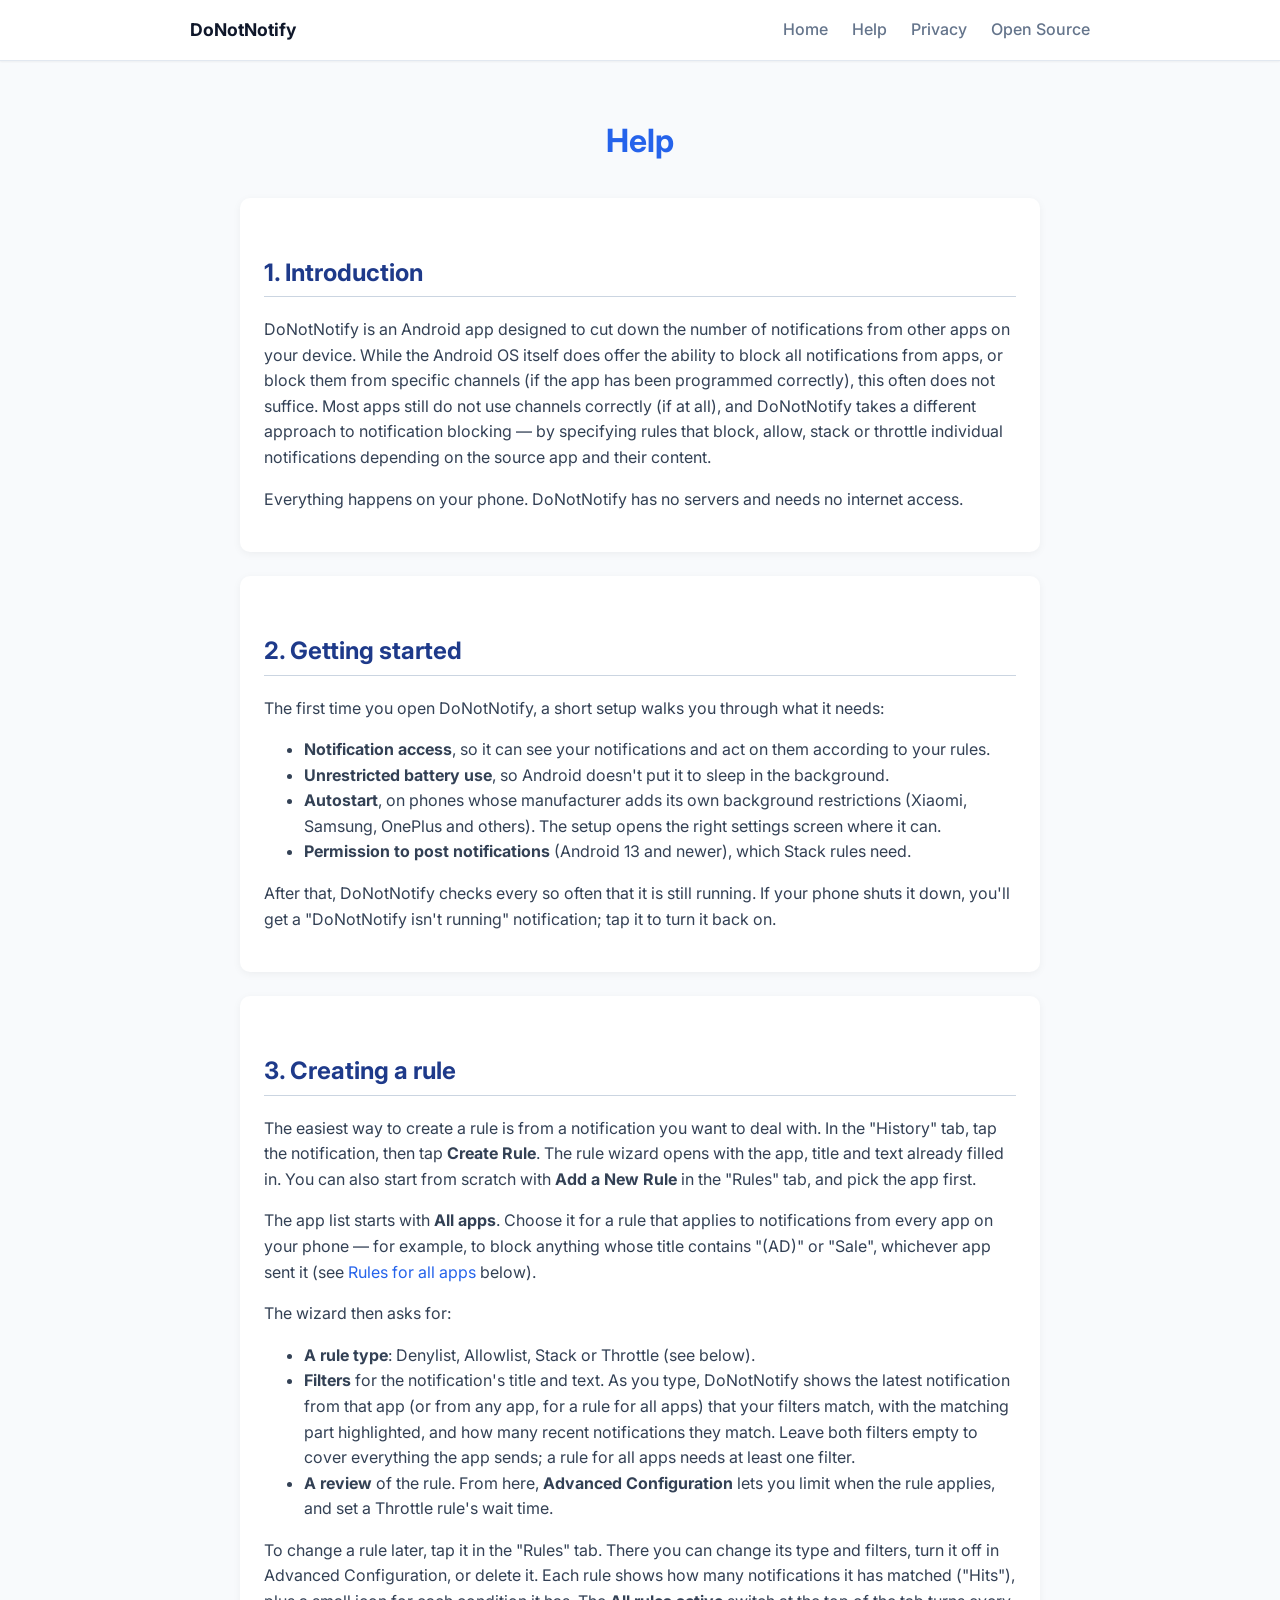
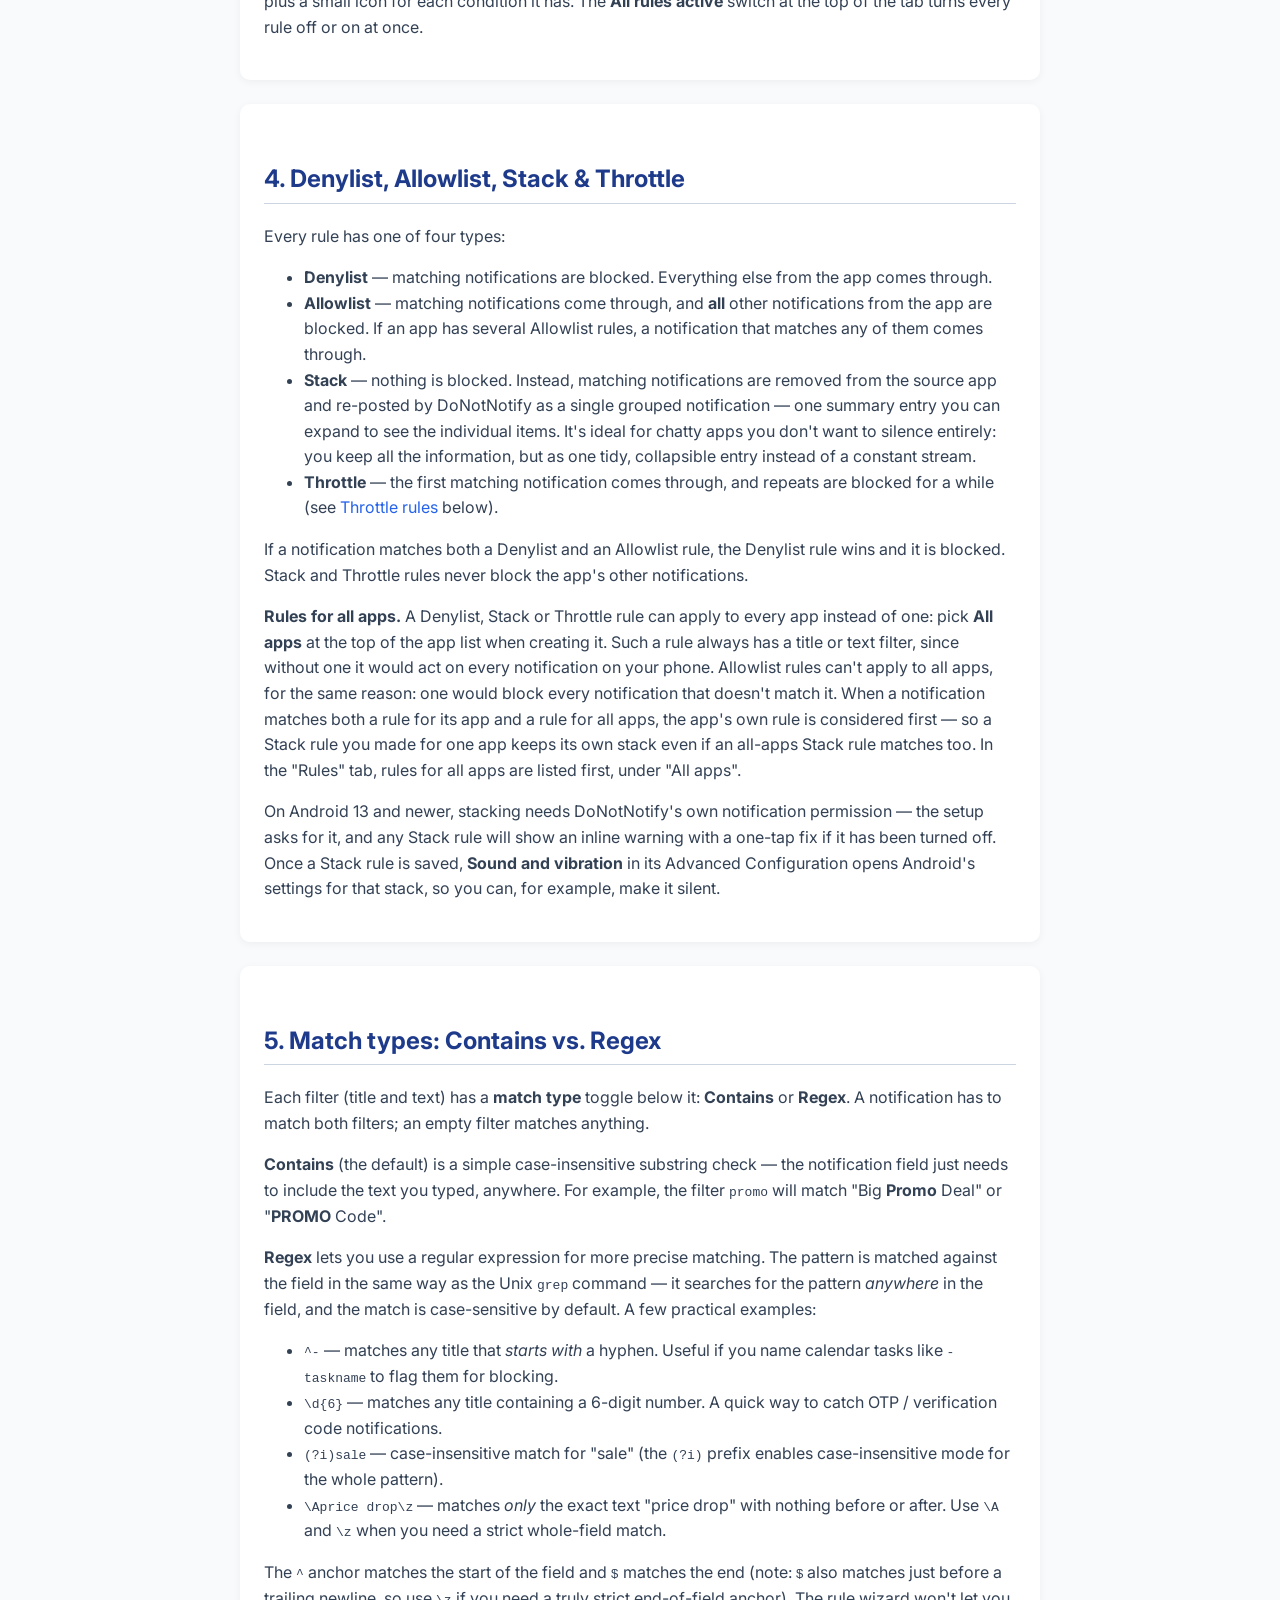
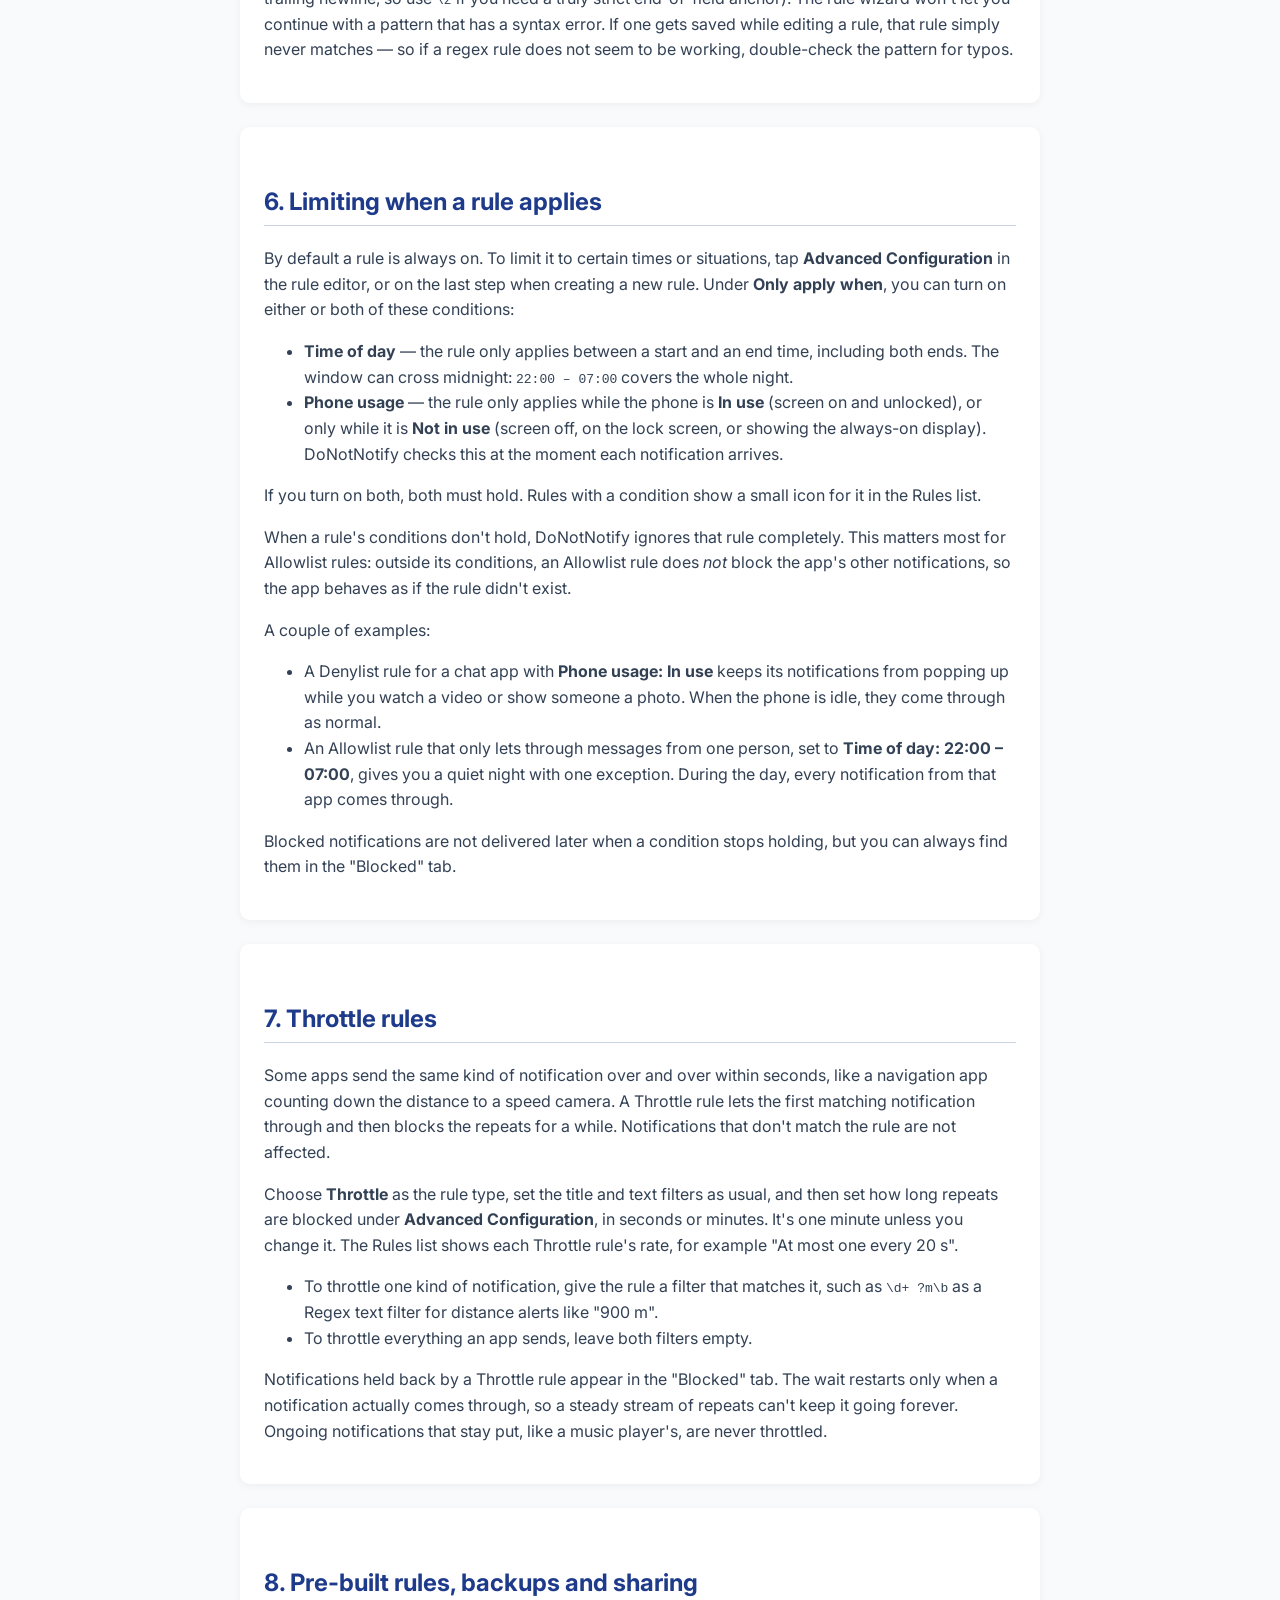
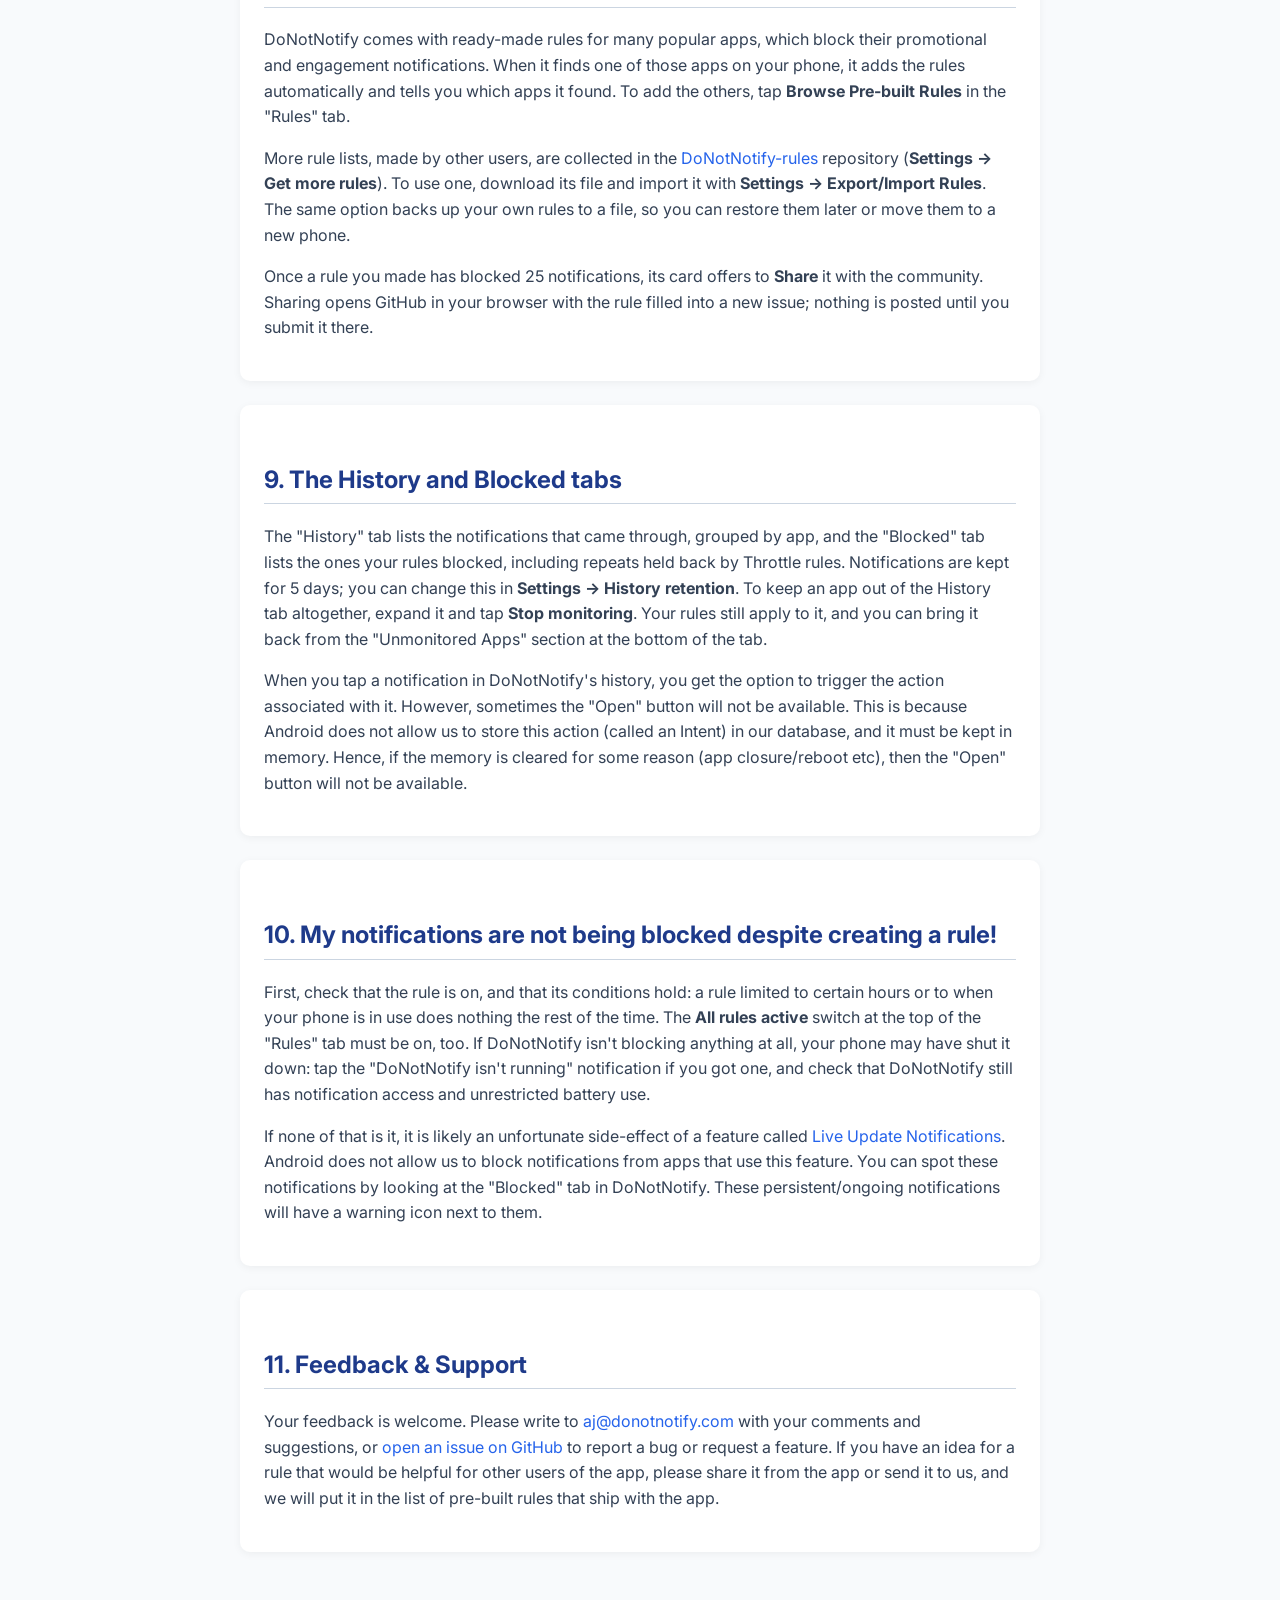
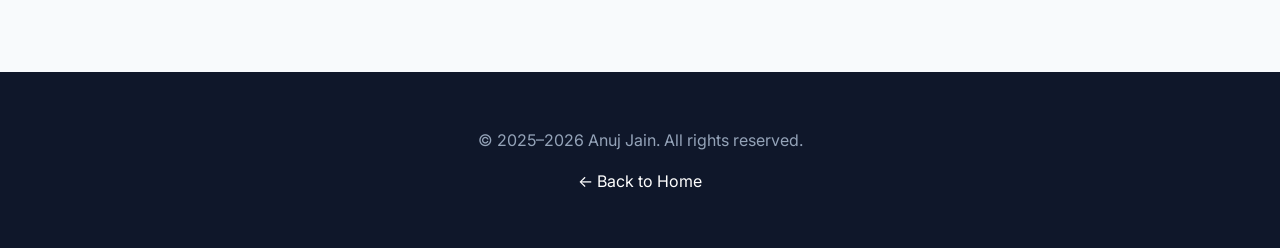
==== commit 0cba4e3f: "updated: help, home page and a screenshot for 7.2's rules for all apps Co-Authored-By: Claude Fable " ====
--- a/help.html
+++ b/help.html
@@ -73,12 +73,18 @@
         filled in. You can also start from scratch with <b>Add a New Rule</b> in the "Rules" tab, and pick the app
         first.
       </p>
+      <p>
+        The app list starts with <b>All apps</b>. Choose it for a rule that applies to notifications from every app
+        on your phone &mdash; for example, to block anything whose title contains "(AD)" or "Sale", whichever app
+        sent it (see <a href="#all-apps">Rules for all apps</a> below).
+      </p>
       <p>The wizard then asks for:</p>
       <ul>
         <li><b>A rule type</b>: Denylist, Allowlist, Stack or Throttle (see below).</li>
         <li><b>Filters</b> for the notification's title and text. As you type, DoNotNotify shows the latest
-          notification from that app that your filters match, with the matching part highlighted, and how many of the
-          app's recent notifications they match. Leave both filters empty to cover everything the app sends.</li>
+          notification from that app (or from any app, for a rule for all apps) that your filters match, with the
+          matching part highlighted, and how many recent notifications they match. Leave both filters empty to cover
+          everything the app sends; a rule for all apps needs at least one filter.</li>
         <li><b>A review</b> of the rule. From here, <b>Advanced Configuration</b> lets you limit when the rule
           applies, and set a Throttle rule's wait time.</li>
       </ul>
@@ -111,6 +117,15 @@
         If a notification matches both a Denylist and an Allowlist rule, the Denylist rule wins and it is blocked.
         Stack and Throttle rules never block the app's other notifications.
       </p>
+      <p id="all-apps">
+        <b>Rules for all apps.</b> A Denylist, Stack or Throttle rule can apply to every app instead of one: pick
+        <b>All apps</b> at the top of the app list when creating it. Such a rule always has a title or text filter,
+        since without one it would act on every notification on your phone. Allowlist rules can't apply to all apps,
+        for the same reason: one would block every notification that doesn't match it. When a notification matches
+        both a rule for its app and a rule for all apps, the app's own rule is considered first &mdash; so a Stack
+        rule you made for one app keeps its own stack even if an all-apps Stack rule matches too. In the "Rules"
+        tab, rules for all apps are listed first, under "All apps".
+      </p>
       <p>
         On Android 13 and newer, stacking needs DoNotNotify's own notification permission &mdash; the setup asks
         for it, and any Stack rule will show an inline warning with a one-tap fix if it has been turned off. Once a
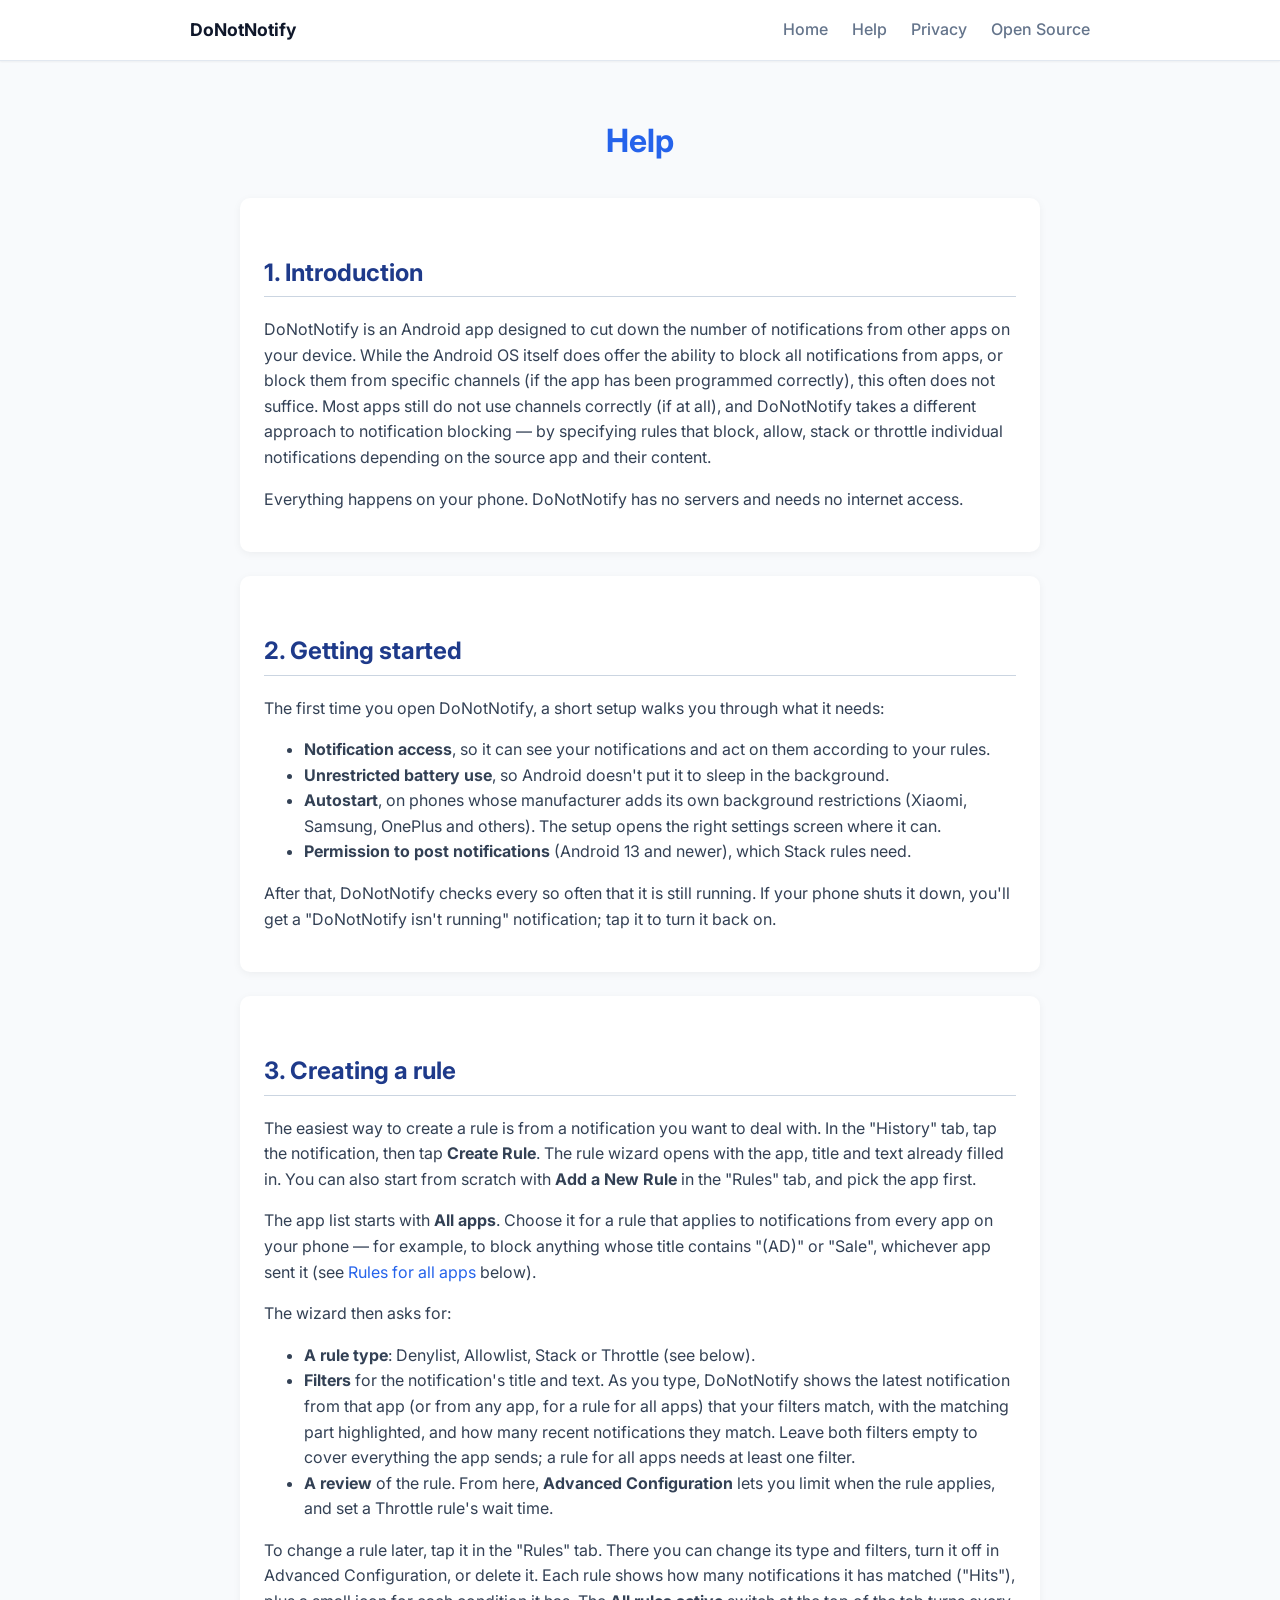
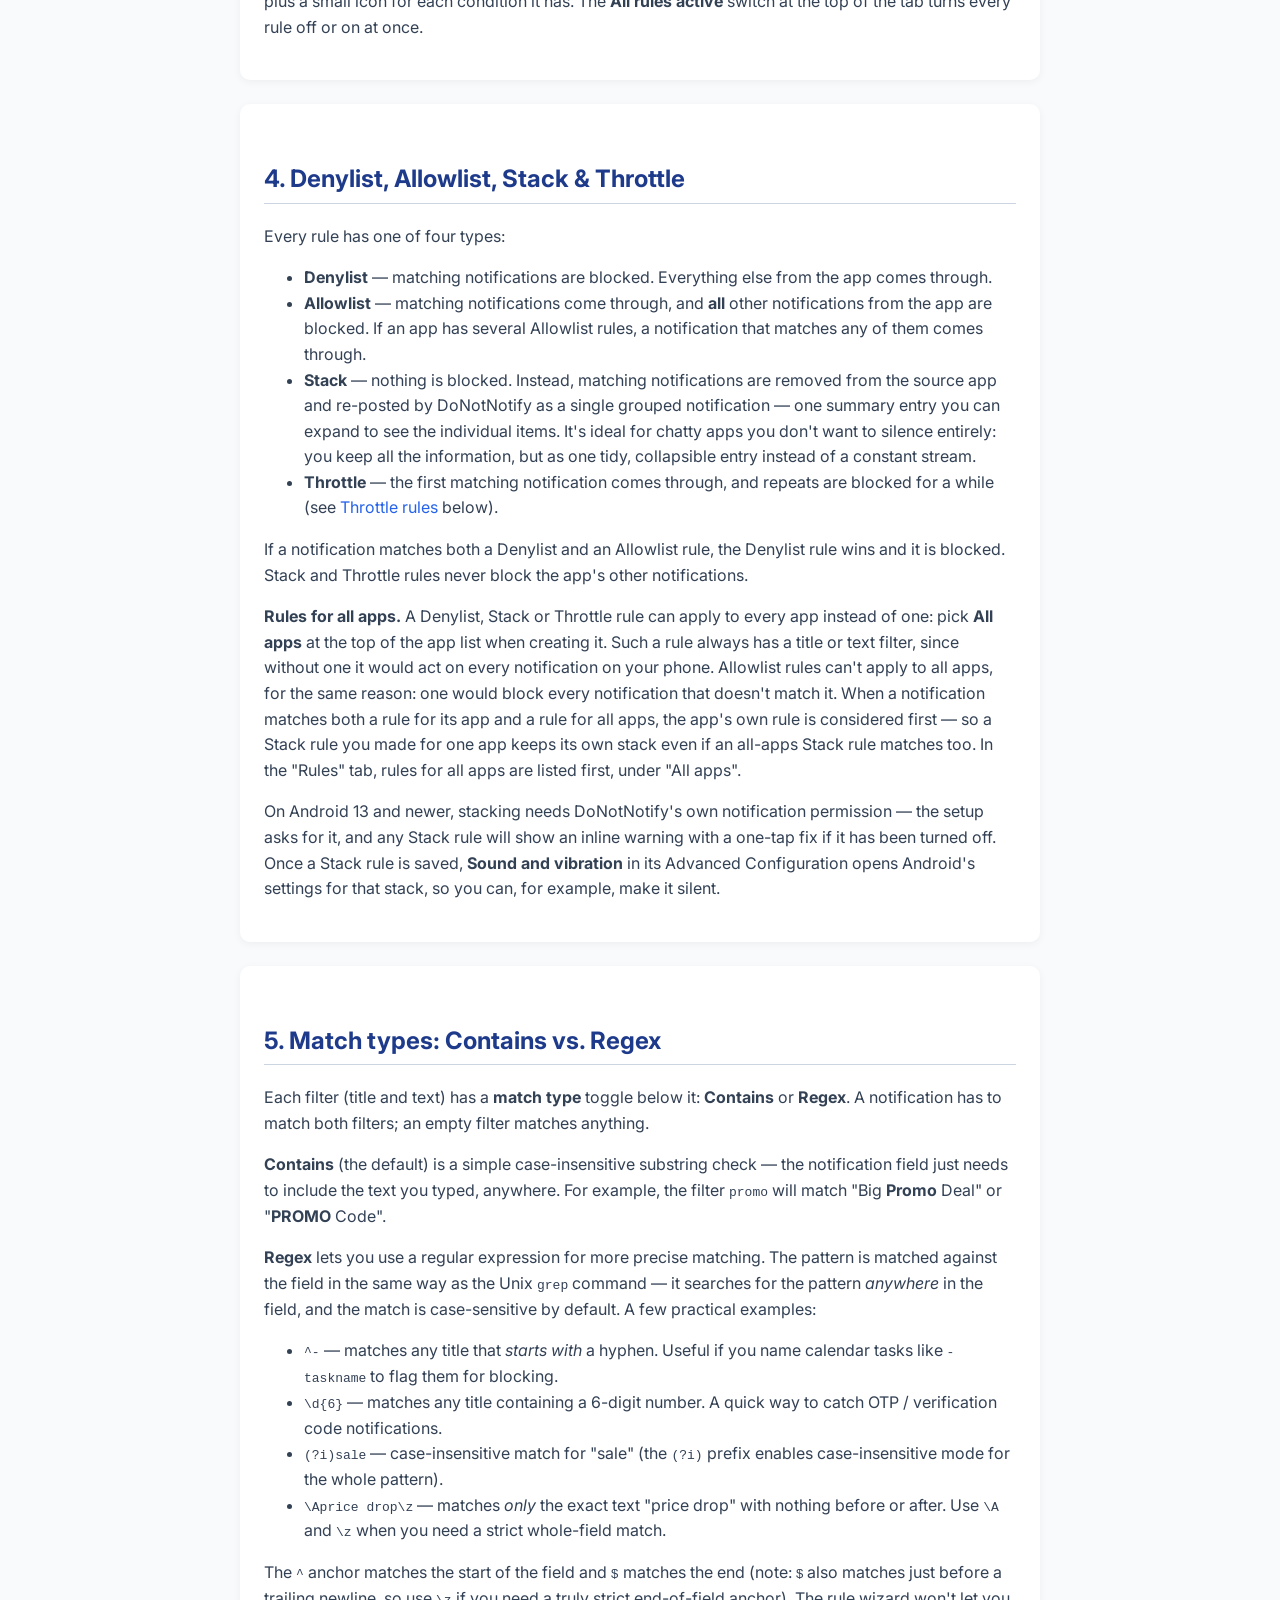
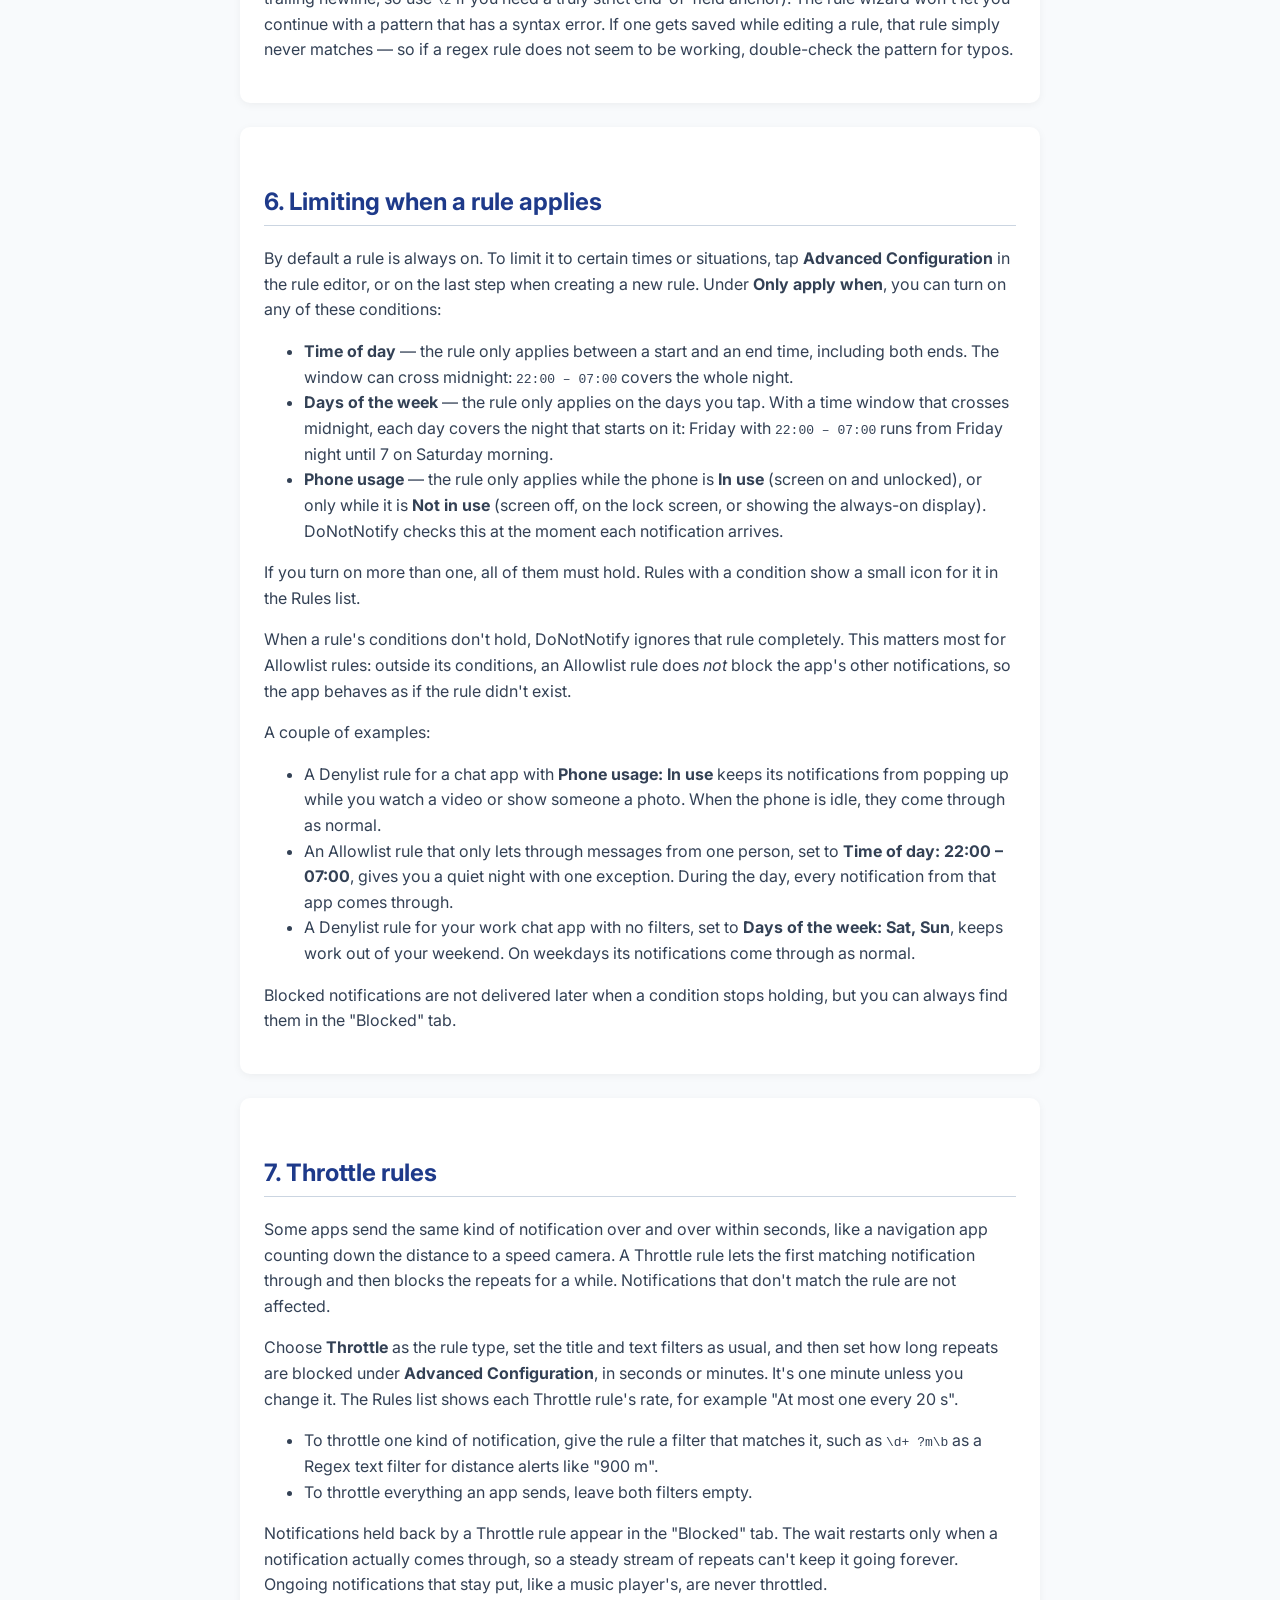
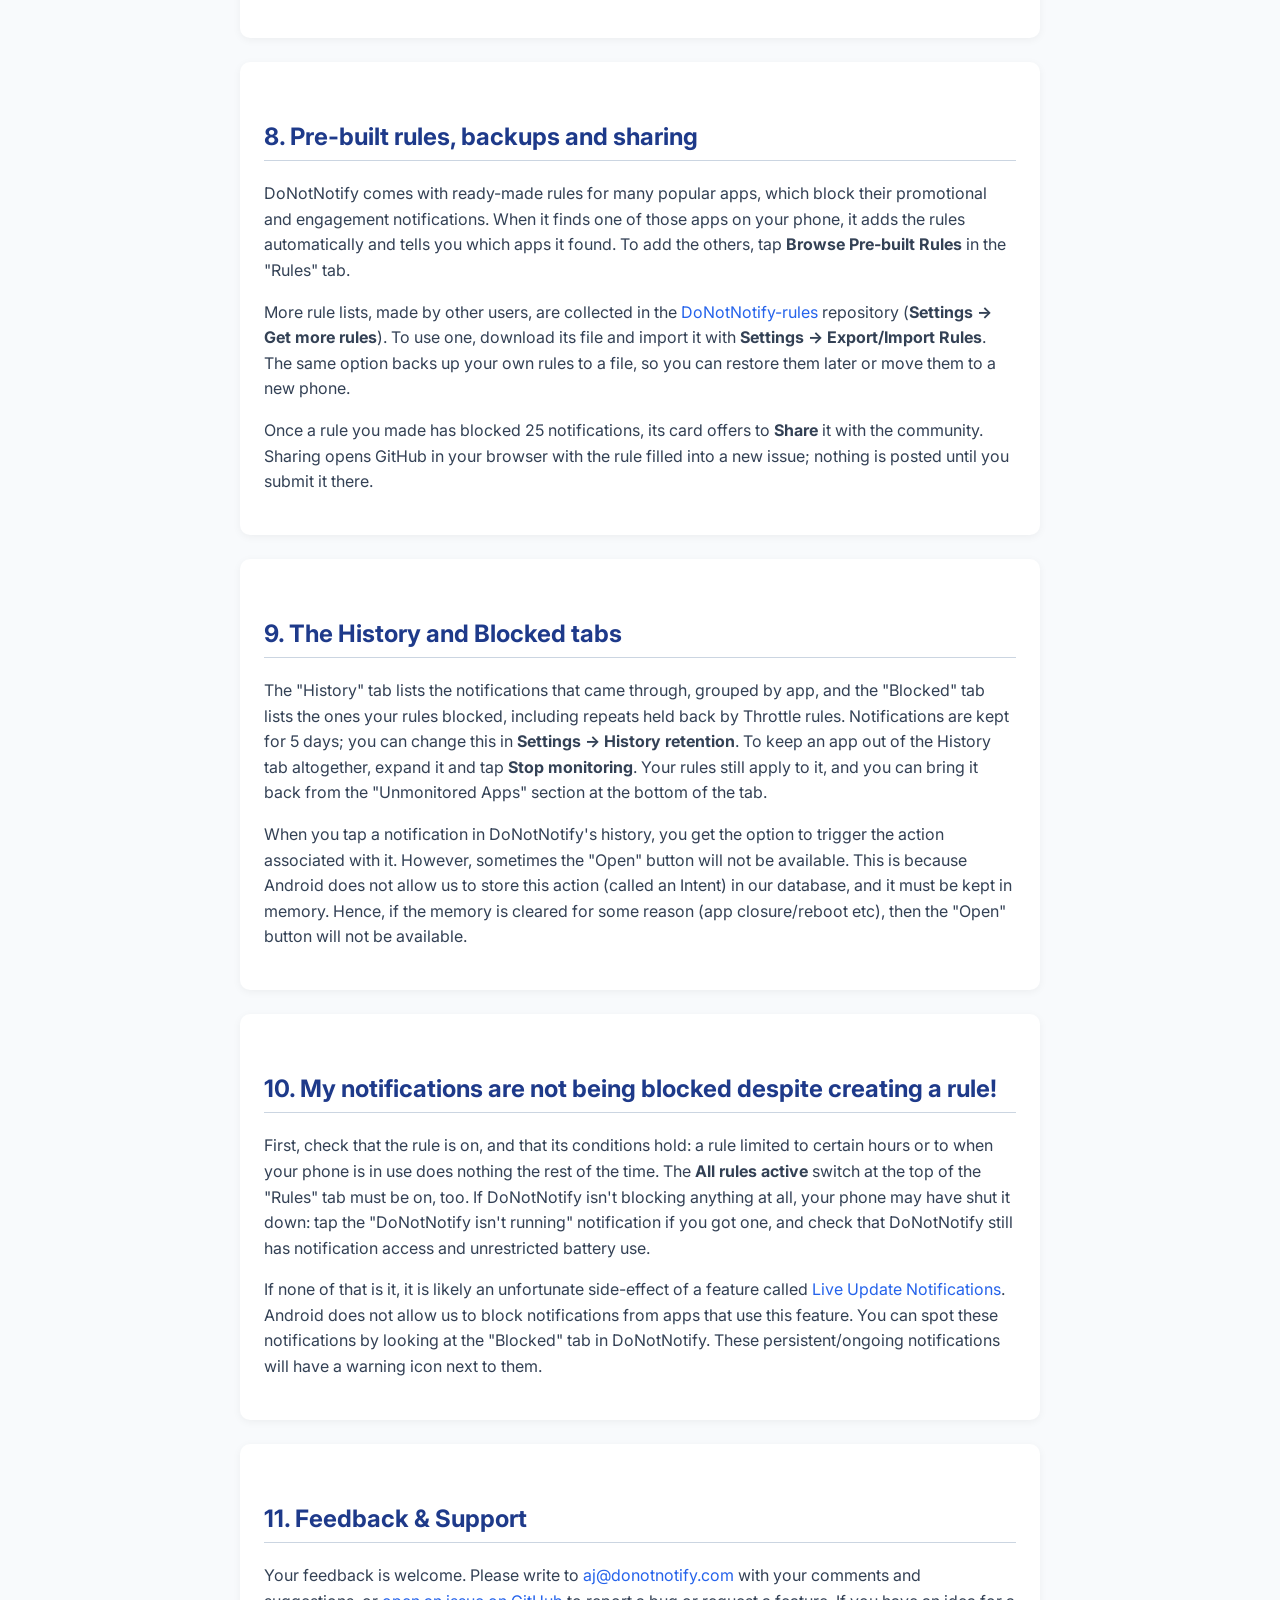
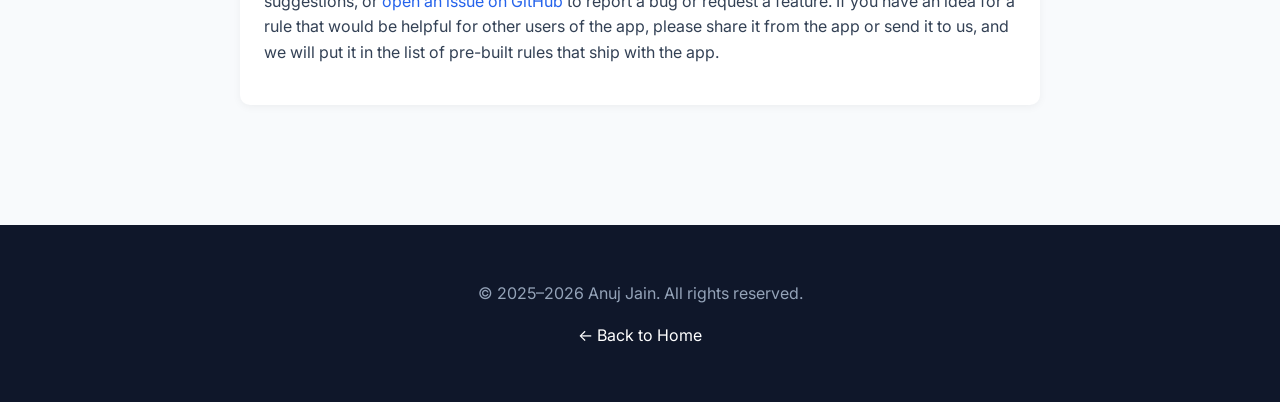
==== commit 06e43e81: "updated: help for 7.3's days-of-the-week condition Co-Authored-By: Claude Opus 5.5 <noreply@anthropi" ====
--- a/help.html
+++ b/help.html
@@ -174,17 +174,21 @@
       <p>
         By default a rule is always on. To limit it to certain times or situations, tap <b>Advanced
         Configuration</b> in the rule editor, or on the last step when creating a new rule. Under <b>Only apply
-        when</b>, you can turn on either or both of these conditions:
+        when</b>, you can turn on any of these conditions:
       </p>
       <ul>
         <li><b>Time of day</b> &mdash; the rule only applies between a start and an end time, including both ends.
           The window can cross midnight: <code>22:00 – 07:00</code> covers the whole night.</li>
+        <li><b>Days of the week</b> &mdash; the rule only applies on the days you tap. With a time window that crosses
+          midnight, each day covers the night that starts on it: Friday with <code>22:00 – 07:00</code> runs from
+          Friday night until 7 on Saturday morning.</li>
         <li><b>Phone usage</b> &mdash; the rule only applies while the phone is <b>In use</b> (screen on and
           unlocked), or only while it is <b>Not in use</b> (screen off, on the lock screen, or showing the always-on
           display). DoNotNotify checks this at the moment each notification arrives.</li>
       </ul>
       <p>
-        If you turn on both, both must hold. Rules with a condition show a small icon for it in the Rules list.
+        If you turn on more than one, all of them must hold. Rules with a condition show a small icon for it in the
+        Rules list.
       </p>
       <p>
         When a rule's conditions don't hold, DoNotNotify ignores that rule completely. This matters most for
@@ -200,6 +204,8 @@
         <li>An Allowlist rule that only lets through messages from one person, set to <b>Time of day:
             22:00 – 07:00</b>, gives you a quiet night with one exception. During the day, every notification from
           that app comes through.</li>
+        <li>A Denylist rule for your work chat app with no filters, set to <b>Days of the week: Sat, Sun</b>, keeps
+          work out of your weekend. On weekdays its notifications come through as normal.</li>
       </ul>
       <p>
         Blocked notifications are not delivered later when a condition stops holding, but you can always find them
